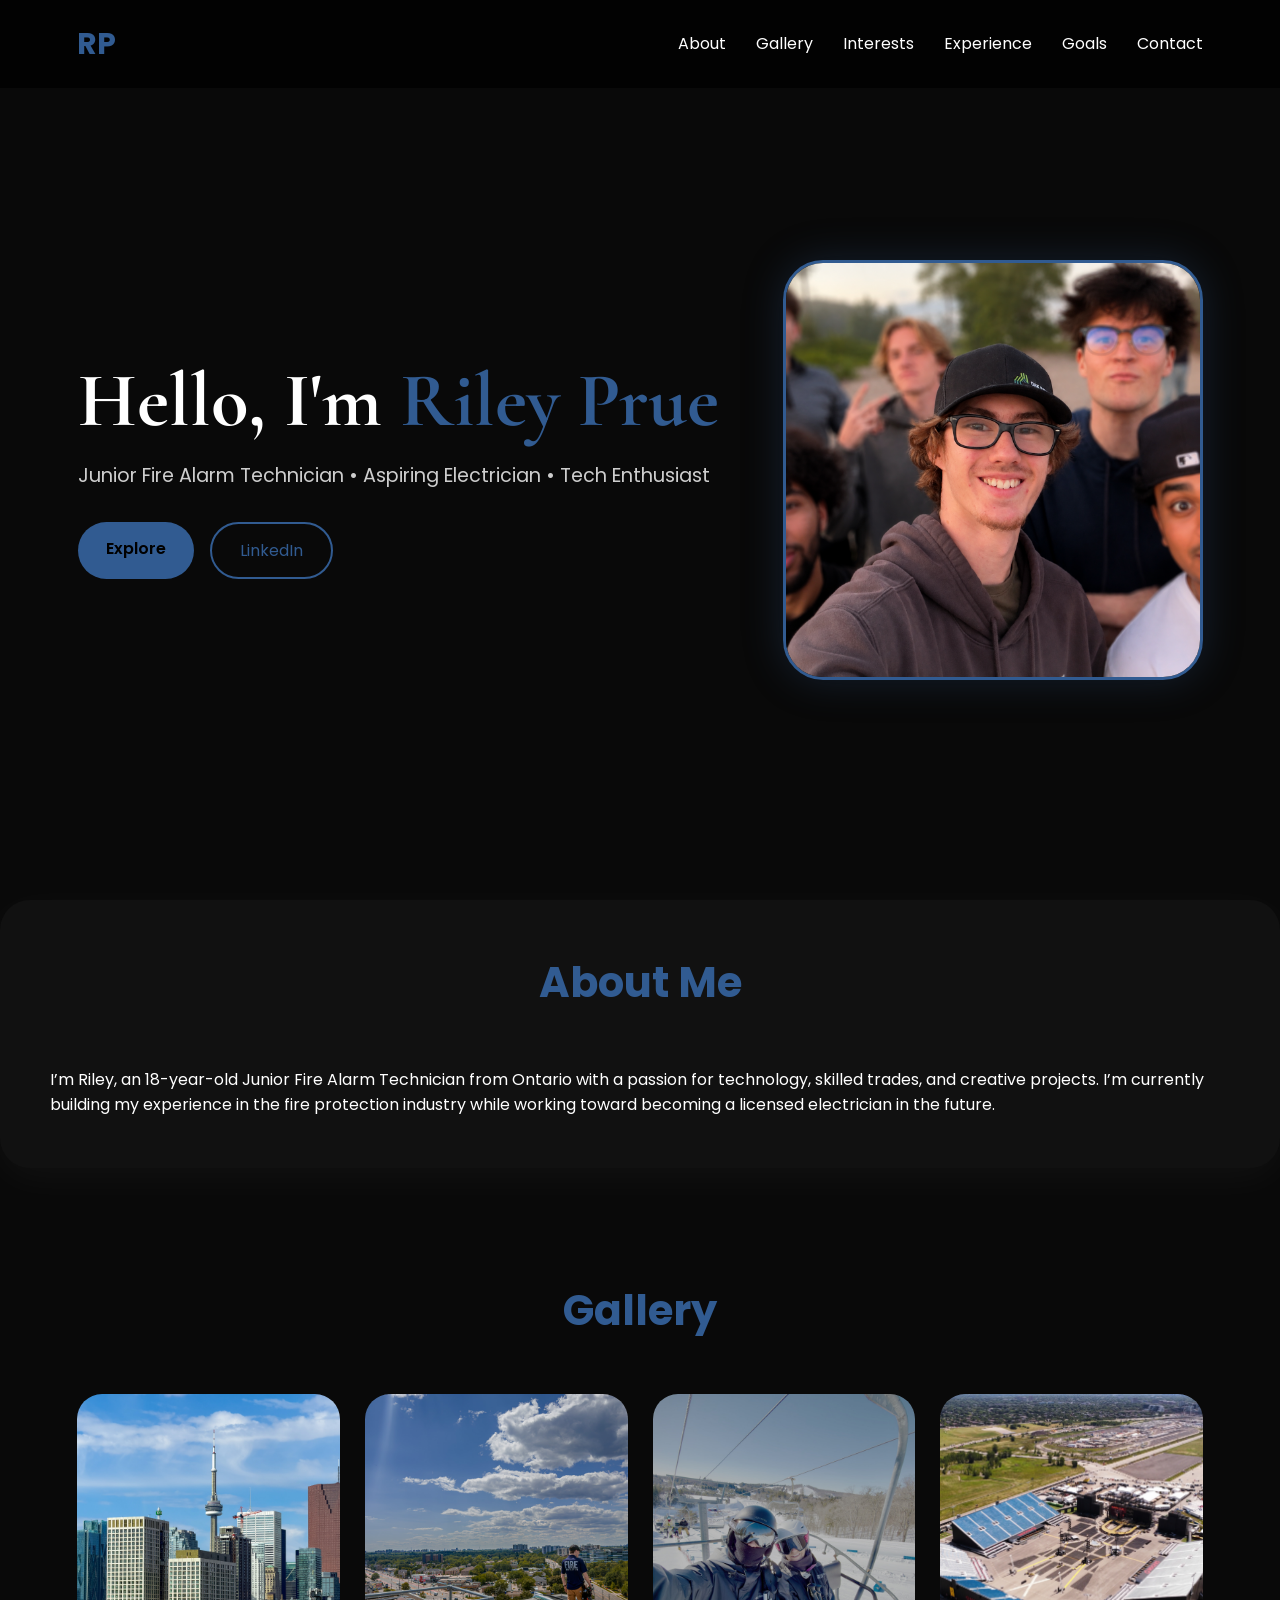
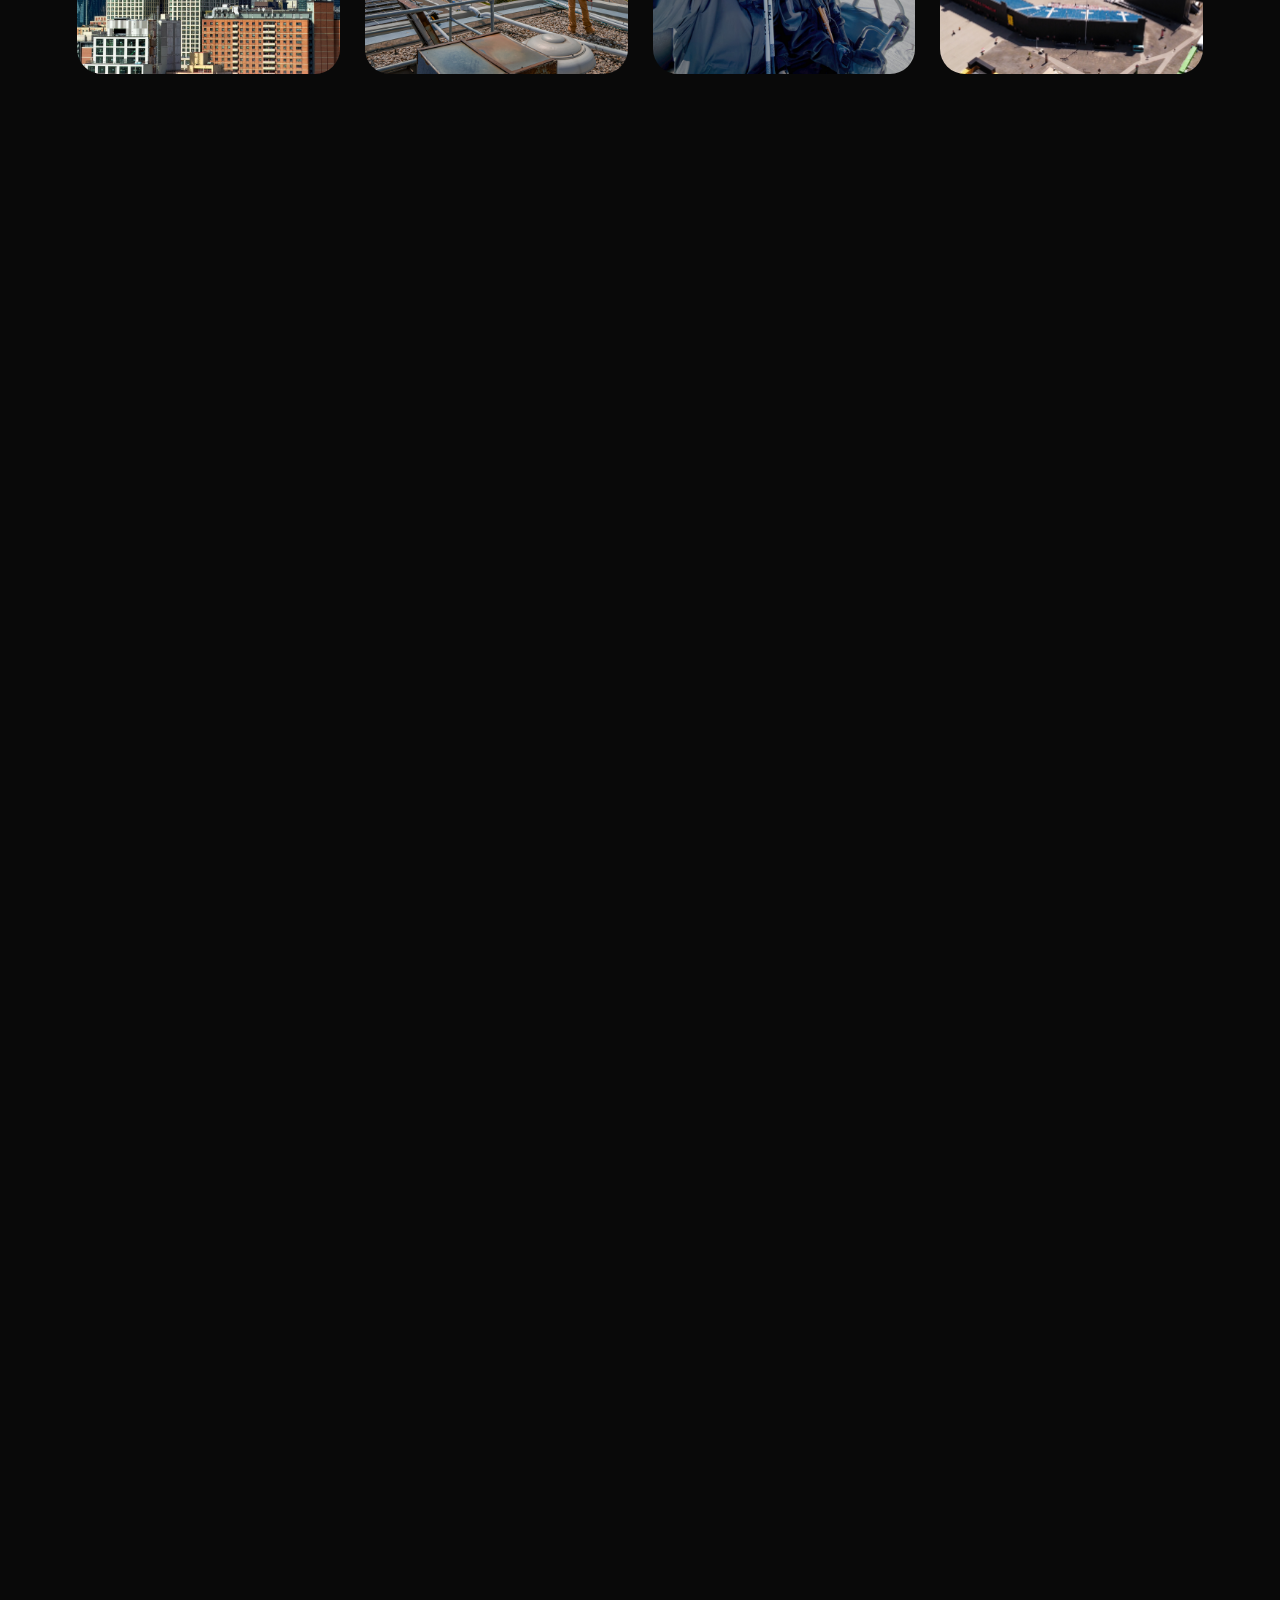
==== index.html @ 07648679 "Update index.html" ====
<!DOCTYPE html>
<html lang="en">
<head>
<meta charset="UTF-8">
<meta name="viewport" content="width=device-width, initial-scale=1.0">

<title>Riley Prue | Portfolio</title>

<link rel="stylesheet" href="style.css">

<link rel="preconnect" href="https://fonts.googleapis.com">
<link rel="preconnect" href="https://fonts.gstatic.com" crossorigin>

<link href="https://fonts.googleapis.com/css2?family=Poppins:wght@300;400;500;600;700&family=Cormorant+Garamond:wght@600&display=swap" rel="stylesheet">
</head>

<body>

<header>

<div class="logo">
RP
</div>

<nav>

<a href="#about">About</a>
<a href="#gallery">Gallery</a>
<a href="#interests">Interests</a>
<a href="#experience">Experience</a>
<a href="#goals">Goals</a>
<a href="#contact">Contact</a>

</nav>

</header>

<section class="hero">

<div class="hero-text">

<h1>Hello, I'm <span>Riley Prue</span></h1>

<p>Junior Fire Alarm Technician • Aspiring Electrician • Tech Enthusiast</p>

<div class="hero-buttons">

<a href="#about" class="gold-btn">
Explore
</a>

<a href="https://linkedin.com/in/rileyprue" target="_blank" class="outline-btn">
LinkedIn
</a>

</div>

</div>

<div class="hero-image">

<img src="assets/rileyriley.png">

</div>

</section>

<section id="about" class="card">

<h2>About Me</h2>

<p>
  I’m Riley, an 18-year-old Junior Fire Alarm Technician from Ontario with a passion for technology,
  skilled trades, and creative projects. I’m currently building my experience in the fire protection
  industry while working toward becoming a licensed electrician in the future.
</p>

</section>

<section id="gallery">

<h2>Gallery</h2>

<div class="gallery">

<img src="assets/photo1.jpg">
<img src="assets/photo2.jpg">
<img src="assets/photo3.jpg">
<img src="assets/photo4.jpg">

</div>

</section>

<section id="interests">

<h2>Interests</h2>

<div class="grid">

  <div class="item">
    💻
    <h3>Technology</h3>
    <p>Exploring new gadgets, smart home tech, networking, and creative tech projects.</p>
  </div>

  <div class="item">
    🎬
    <h3>Photo & Video Creation</h3>
    <p>Creating cinematic photos and videos that combine creativity with technology.</p>
  </div>

  <div class="item">
    🧸
    <h3>Collectables</h3>
    <p>Collecting Funko Pops and other unique items that reflect my interests and personality.</p>
  </div>

  <div class="item">
    🌲
    <h3>Outdoor Adventures</h3>
    <p>Enjoying driving, exploring new places, cottage life, moutain biking, and skiing.</p>
  </div>

</div>

<!-- Experience Section -->
<section id="experience">

  <h2>Experience</h2>

  <div class="experience-list">

    <!-- Oakridge -->
    <div class="experience-card">
      <div class="experience-content">
        <span class="job-type">Current Position</span>
        <h3>Junior Fire Alarm Technician</h3>
        <h4>Oakridge Building Solutions Inc.</h4>
        <p>
          Working in the fire protection industry assisting with fire alarm inspections,
          troubleshooting, device replacement, system testing, and maintenance in residential
          and commercial buildings across the GTA.
        </p>
      </div>

      <div class="experience-logo">
        <img src="assets/oakridge-logo.png" alt="Oakridge Building Solutions Inc. logo">
      </div>
    </div>

    <!-- Home Hardware -->
    <div class="experience-card">
      <div class="experience-content">
        <span class="job-type">Part-Time Position</span>
        <h3>Customer Service Associate</h3>
        <h4>Clarington Home Hardware Building Centre</h4>
        <p>
          Providing customer service, handling cashier operations, assisting with building
          materials, yard operations, inventory organization, and supporting contractors and
          homeowners with product selection and orders.
        </p>
      </div>

      <div class="experience-logo">
        <img src="assets/homehardware-logo.png" alt="Home Hardware logo">
      </div>
    </div>

    <!-- Splash and Wax -->
    <div class="experience-card">
      <div class="experience-content">
        <span class="job-type">Personal Business</span>
        <h3>Founder & Mobile Detailer</h3>
        <h4>Splash and Wax Mobile Detailing</h4>
        <p>
          Operating a mobile vehicle detailing service focused on interior and exterior cleaning,
          paint-safe washing techniques, customer scheduling, equipment maintenance, and
          delivering professional results directly at clients’ homes and workplaces.
        </p>
      </div>

      <div class="experience-logo">
        <img src="assets/splashandwax-logo.png" alt="Splash and Wax Mobile Detailing logo">
      </div>
    </div>

  </div>

</section>

<section id="goals">

<h2>Goals</h2>

<div class="grid">

<div class="item">

🚀

<h3>Career</h3>

<p>
Become an outstanding software engineer.
</p>

</div>

<div class="item">

🌎

<h3>Impact</h3>

<p>
Build technology that helps people.
</p>

</div>

<div class="item">

📚

<h3>Learning</h3>

<p>
Continue growing every year.
</p>

</div>

</div>

</section>

<section id="contact" class="contact">

<h2>Let's Connect</h2>

<p>
Feel free to reach out through LinkedIn.
</p>

<a href="https://linkedin.com/in/rileyprue" target="_blank" class="gold-btn">

Connect on LinkedIn

</a>

</section>

<footer>

© 2026 Your Name

</footer>

<script src="script.js"></script>

</body>
</html>
---- style.css ----
*{
  margin:0;
  padding:0;
  box-sizing:border-box;
  scroll-behavior:smooth;
}

html{
  overflow-x:hidden;
}

body{
  background:#090909;
  font-family:Poppins,sans-serif;
  color:white;
  overflow-x:hidden;
  line-height:1.6;
}

img{
  max-width:100%;
  display:block;
}

/* ================= HEADER ================= */

header{
  position:fixed;
  top:0;
  left:0;
  width:100%;
  padding:20px 6%;
  display:flex;
  justify-content:space-between;
  align-items:center;
  background:rgba(0,0,0,.75);
  backdrop-filter:blur(20px);
  z-index:999;
}

.logo{
  font-size:30px;
  font-weight:700;
  color:#315b91;
}

nav{
  display:flex;
  gap:30px;
}

nav a{
  text-decoration:none;
  color:white;
  transition:.3s ease;
}

nav a:hover{
  color:#315b91;
}

/* ================= HERO ================= */

.hero{
  min-height:100vh;
  display:flex;
  align-items:center;
  justify-content:center;
  gap:clamp(2rem,5vw,5rem);
  padding:120px 6% 80px;
  max-width:1400px;
  margin:0 auto;
}

.hero-content{
  flex:1;
  max-width:650px;
  text-align:left;
}

.hero h1{
  font-family:'Cormorant Garamond',serif;
  font-size:clamp(3rem,7vw,4.8rem);
  line-height:1.05;
}

.hero span{
  color:#315b91;
}

.hero p{
  margin:20px 0;
  font-size:clamp(1rem,2vw,1.2rem);
  opacity:.8;
}

.hero-image{
  flex-shrink:0;
  display:flex;
  justify-content:center;
  align-items:center;
}

.hero-image img{
  width:min(38vw,420px);
  aspect-ratio:1 / 1;
  object-fit:cover;
  border-radius:40px;
  border:3px solid #315b91;
  box-shadow:0 0 40px rgba(49,91,145,.28);
}

.hero-buttons{
  display:flex;
  justify-content:flex-start;
  flex-wrap:wrap;
  gap:16px;
  margin-top:30px;
}

/* ================= BUTTONS ================= */

.gold-btn{
  background:#315b91;
  padding:14px 28px;
  border-radius:50px;
  text-decoration:none;
  font-weight:600;
  color:black;
  transition:.3s ease;
}

.gold-btn:hover{
  transform:translateY(-4px);
  box-shadow:0 12px 30px rgba(49,91,145,.35);
}

.outline-btn{
  border:2px solid #315b91;
  padding:14px 28px;
  border-radius:50px;
  text-decoration:none;
  color:#315b91;
  transition:.3s ease;
}

.outline-btn:hover{
  background:#315b91;
  color:black;
}

/* ================= SECTIONS ================= */

section{
  width:100%;
  max-width:1400px;
  margin:0 auto;
  padding:110px 6%;
}

h2{
  font-size:clamp(2rem,4vw,2.6rem);
  margin-bottom:50px;
  color:#315b91;
  text-align:center;
}

/* ================= CARDS ================= */

.card{
  background:#111;
  border-radius:30px;
  padding:50px;
  box-shadow:0 10px 40px rgba(255,255,255,.04);
}

/* ================= GALLERY ================= */

.gallery{
  display:grid;
  grid-template-columns:repeat(auto-fit,minmax(min(260px,100%),1fr));
  gap:25px;
}

.gallery img{
  width:100%;
  height:clamp(200px,28vw,280px);
  border-radius:25px;
  object-fit:cover;
  transition:.4s ease;
}

.gallery img:hover{
  transform:scale(1.03);
}

/* ================= GRID ================= */

.grid{
  display:grid;
  grid-template-columns:repeat(auto-fit,minmax(min(250px,100%),1fr));
  gap:30px;
}

.item{
  background:#111;
  padding:40px;
  border-radius:30px;
  text-align:center;
  transition:.3s ease;
  box-shadow:0 10px 30px rgba(255,255,255,.03);
}

.item:hover{
  transform:translateY(-6px);
  border:1px solid rgba(49,91,145,.4);
}

.item h3{
  margin:20px 0 12px;
}

/* ================= TIMELINE ================= */

.timeline{
  display:grid;
  gap:25px;
}

.timeline-card{
  background:#111;
  padding:35px;
  border-radius:25px;
  border-left:5px solid #315b91;
  box-shadow:0 10px 30px rgba(255,255,255,.03);
  text-align:left;
}

/* ================= EXPERIENCE ================= */

.experience-list{
  display:flex;
  flex-direction:column;
  align-items:center;
  gap:30px;
}

.experience-card{
  width:100%;
  display:flex;
  justify-content:space-between;
  align-items:center;
  gap:30px;
  padding:clamp(24px,3vw,40px);
  background:#111;
  border-radius:30px;
  box-shadow:0 10px 40px rgba(255,255,255,.04);
  border:1px solid transparent;
  transition:.3s ease;
}

.experience-card:hover{
  transform:translateY(-6px);
  border-color:#315b91;
  box-shadow:0 20px 50px rgba(49,91,145,.18);
}

.experience-content{
  flex:1;
  text-align:left;
}

.job-type{
  display:inline-block;
  margin-bottom:12px;
  padding:6px 14px;
  border-radius:50px;
  background:rgba(49,91,145,.12);
  border:1px solid rgba(49,91,145,.35);
  color:#315b91;
  font-size:12px;
  font-weight:700;
  letter-spacing:1px;
  text-transform:uppercase;
}

.experience-content h3{
  font-size:clamp(1.4rem,2.5vw,1.8rem);
  margin-bottom:6px;
}

.experience-content h4{
  color:#315b91;
  margin-bottom:16px;
  font-size:clamp(1rem,2vw,1.1rem);
}

.experience-content p{
  color:rgba(255,255,255,.75);
  line-height:1.8;
}

.experience-logo{
  width:clamp(84px,12vw,120px);
  min-width:clamp(84px,12vw,120px);
  aspect-ratio:1 / 1;
  border-radius:28px;
  background:#181818;
  border:1px solid rgba(49,91,145,.25);
  display:flex;
  align-items:center;
  justify-content:center;
  padding:18px;
}

.experience-logo img{
  width:100%;
  height:100%;
  object-fit:contain;
}

/* ================= CONTACT ================= */

.contact{
  text-align:center;
}

/* ================= FOOTER ================= */

footer{
  padding:40px 20px;
  text-align:center;
  opacity:.5;
}

/* ================= ANIMATIONS ================= */

.hidden{
  opacity:0;
  transform:translateY(50px);
  transition:all .8s ease;
}

.show{
  opacity:1;
  transform:translateY(0);
}

/* ================= TABLETS ================= */

@media (max-width:900px){

  header{
    padding:16px 6%;
  }

  nav{
    display:none;
  }

  .hero{
    flex-direction:column-reverse;
    text-align:center;
    padding-top:120px;
  }

  .hero-content{
    text-align:center;
  }

  .hero-buttons{
    justify-content:center;
  }

  .experience-card{
    flex-direction:column-reverse;
    text-align:center;
  }

  .experience-content{
    text-align:center;
  }
}

/* ================= PHONES ================= */

@media (max-width:600px){

  section{
    padding:90px 5%;
  }

  .logo{
    font-size:24px;
  }

  .card,
  .item,
  .timeline-card,
  .experience-card{
    padding:24px;
    border-radius:24px;
  }

  .hero-buttons{
    flex-direction:column;
    align-items:center;
  }

  .gold-btn,
  .outline-btn{
    width:100%;
    max-width:320px;
    text-align:center;
  }
}

/* ================= LANDSCAPE PHONES ================= */

@media (max-height:500px) and (orientation:landscape){

  .hero{
    min-height:auto;
    padding:100px 6% 60px;
    gap:24px;
  }

  .hero h1{
    font-size:clamp(2.4rem,5vw,3.4rem);
  }

  .hero p{
    font-size:1rem;
  }

  .hero-image img{
    width:min(28vw,240px);
  }

  section{
    padding:70px 6%;
  }
}
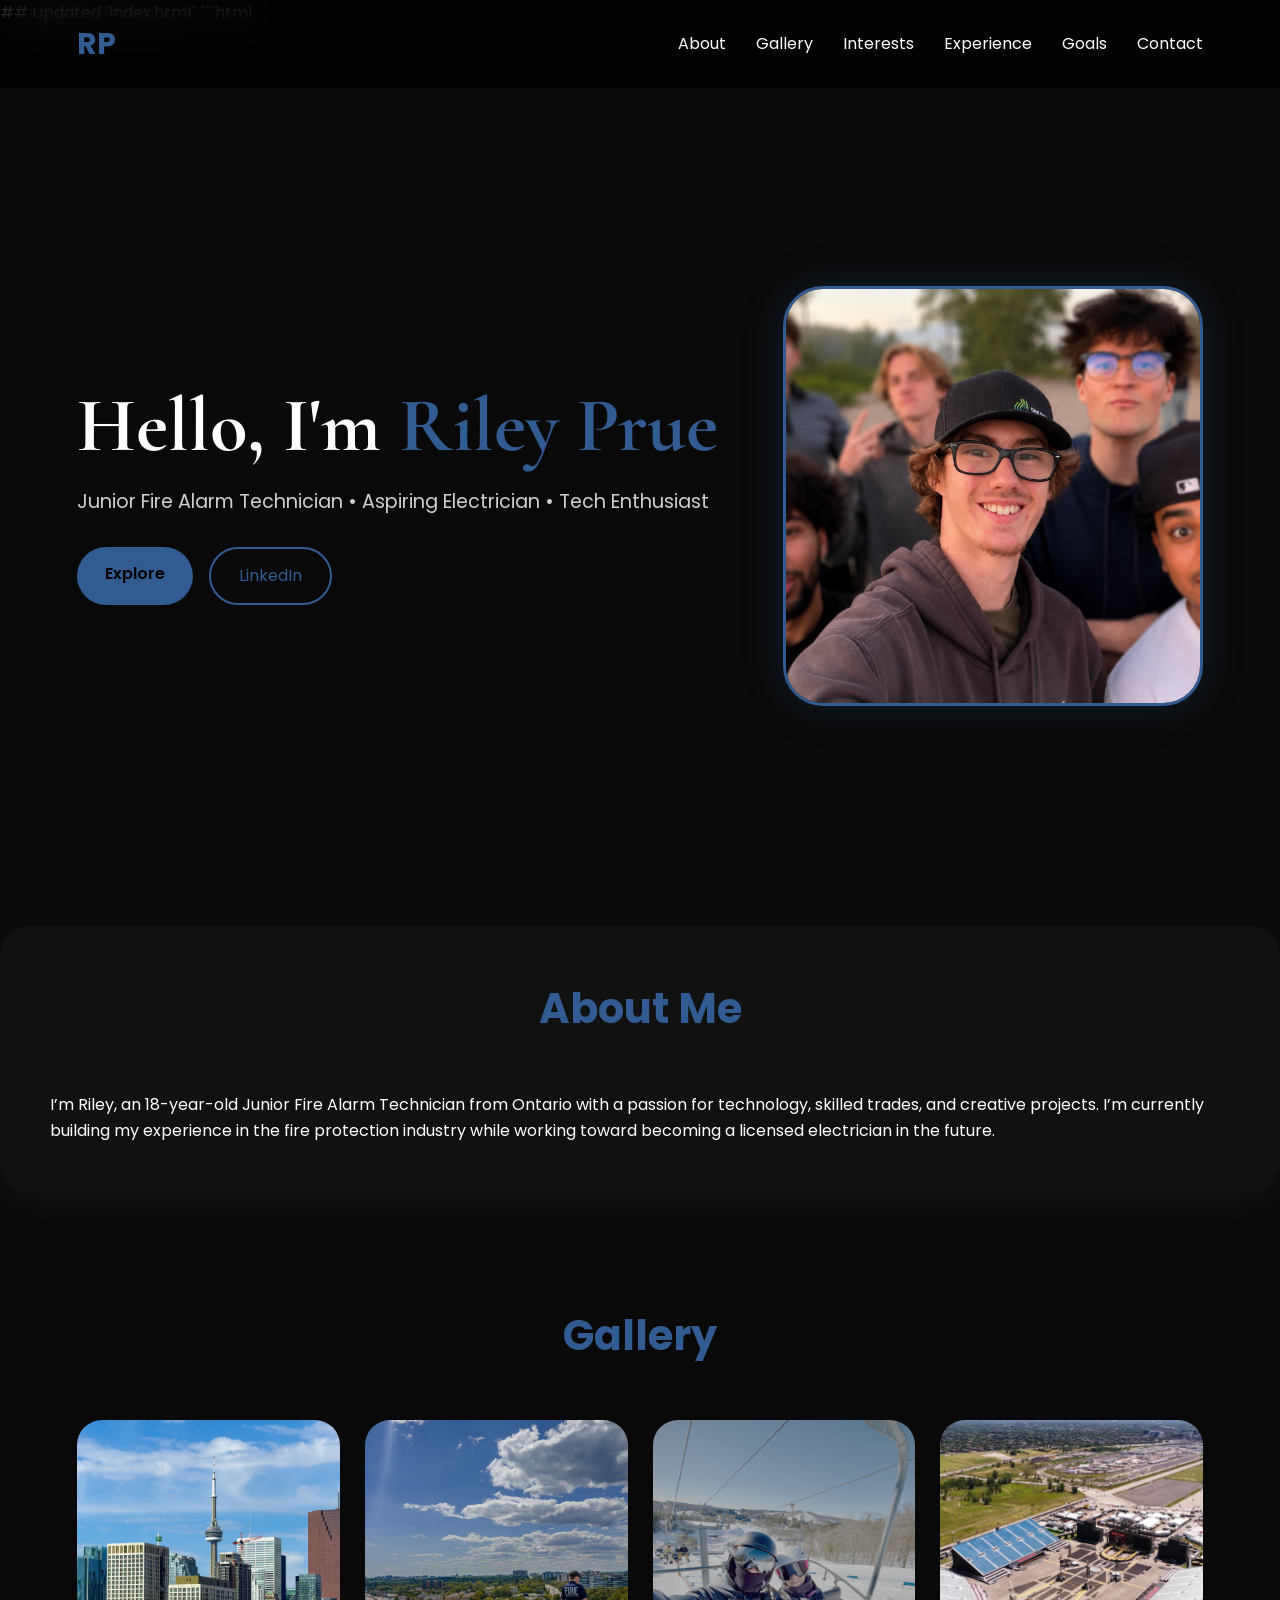
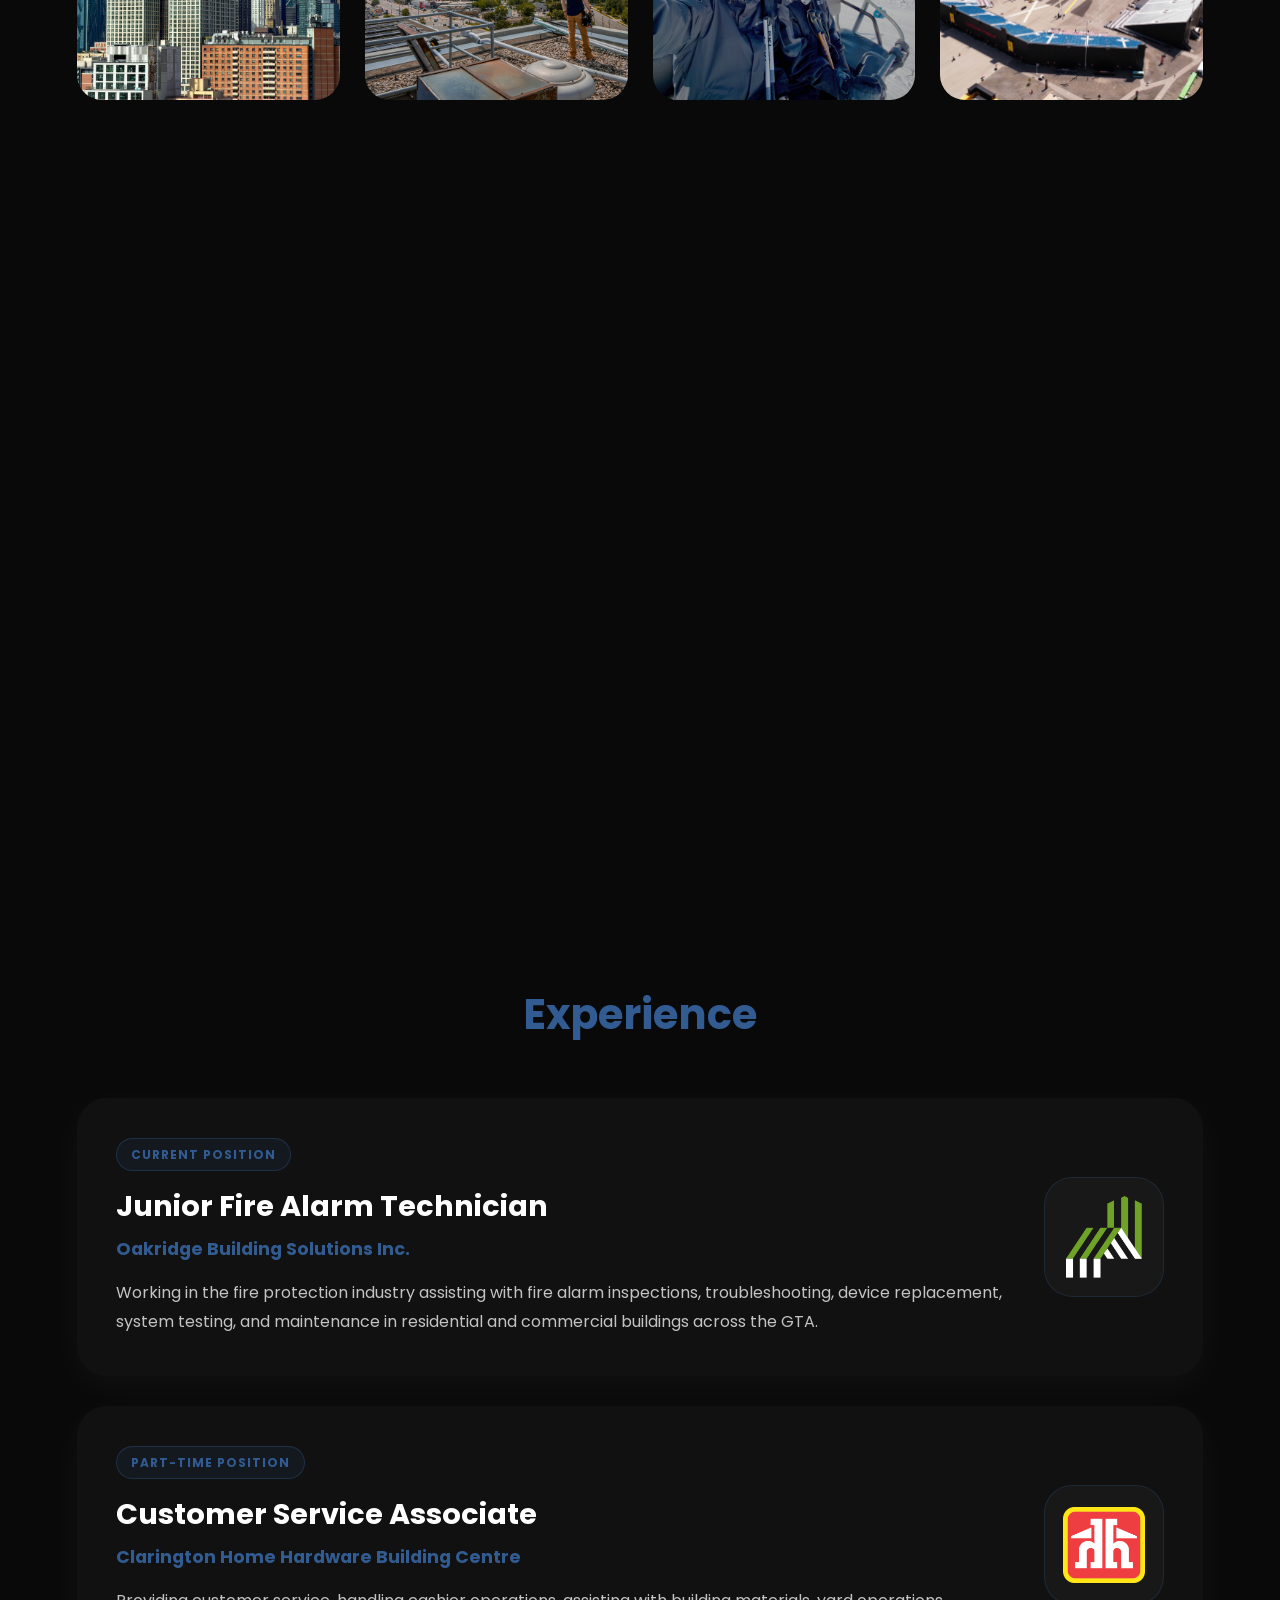
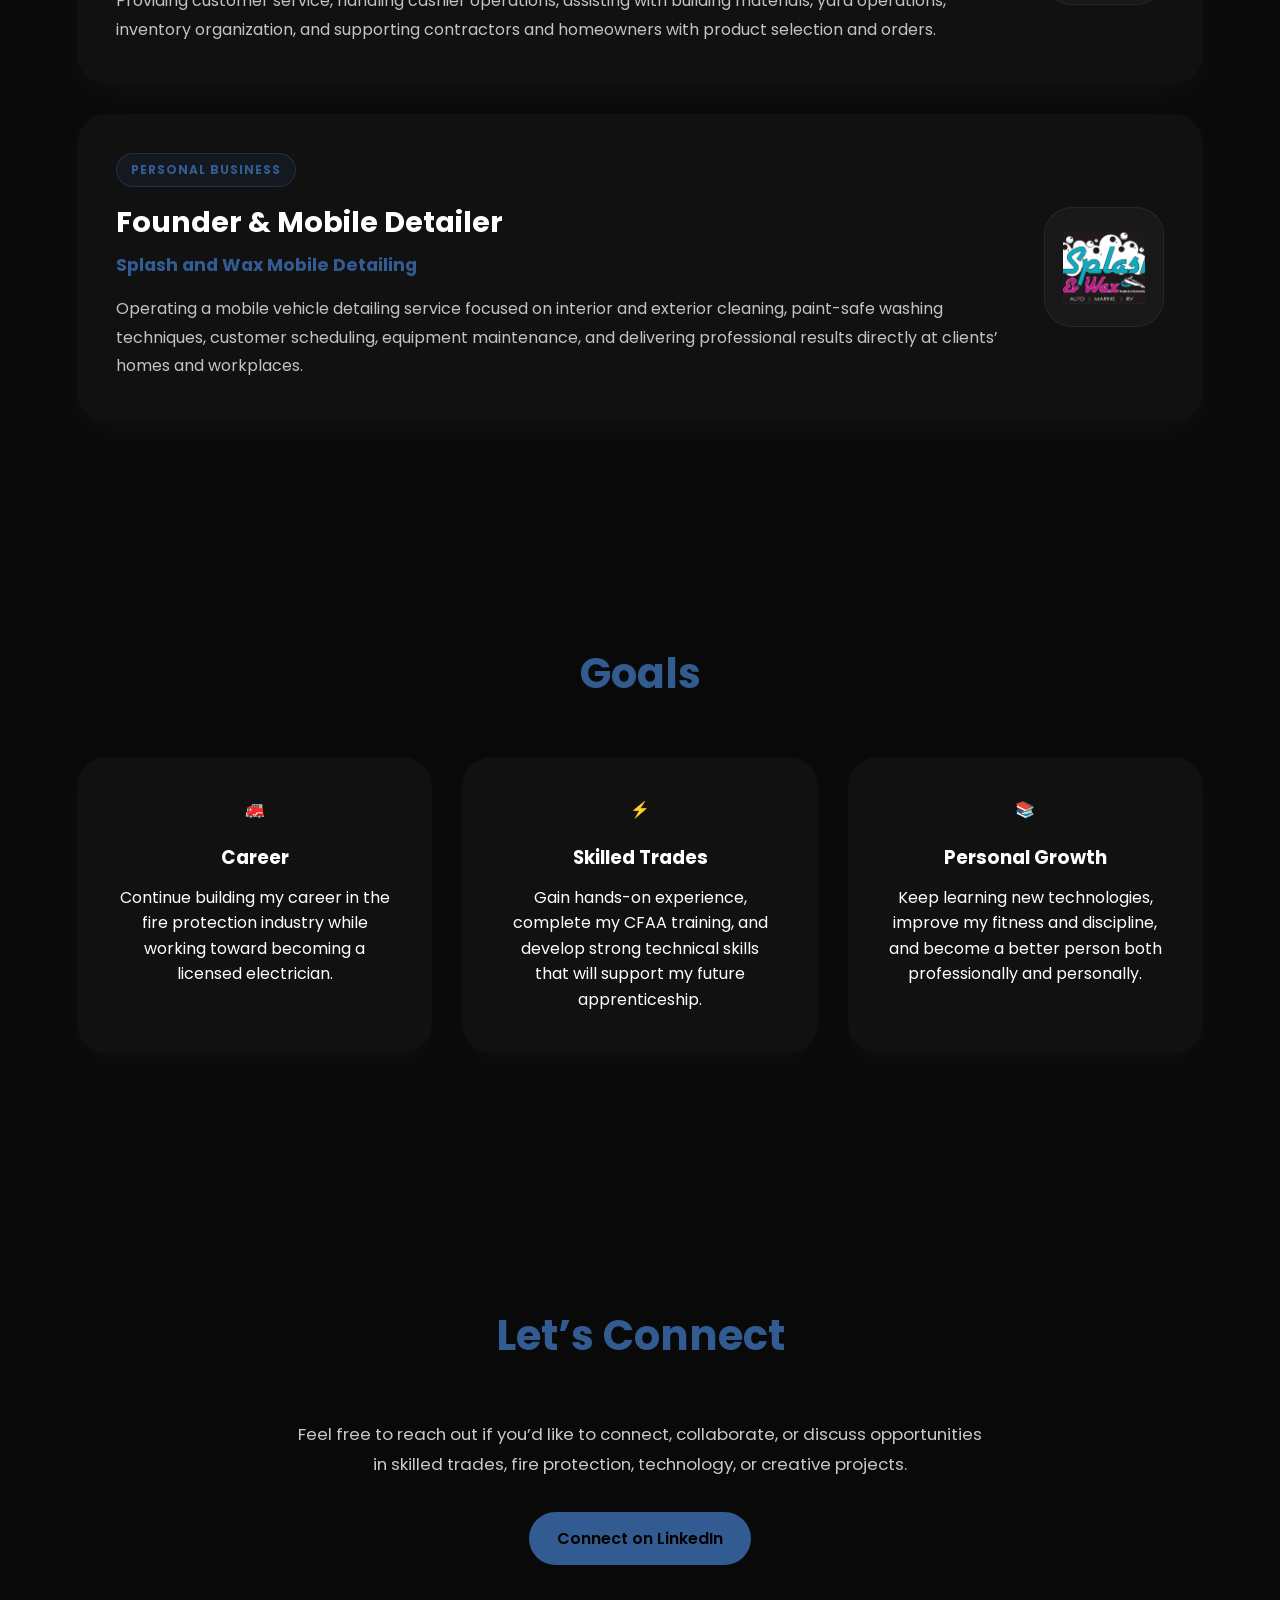
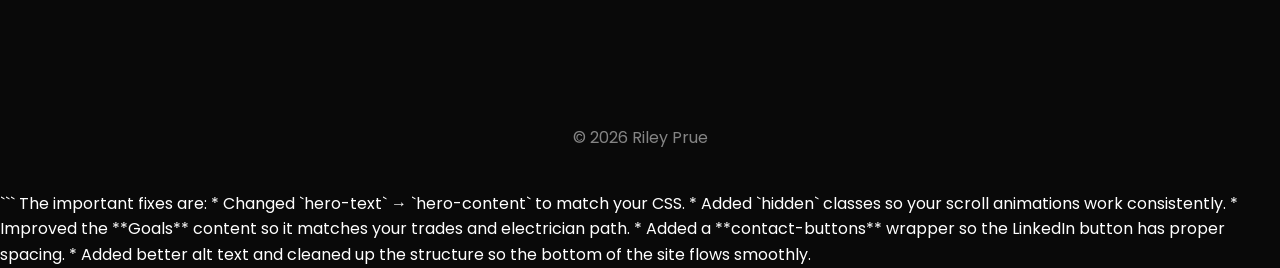
==== commit 112bce78: "Update index.html" ====
--- a/index.html
+++ b/index.html
@@ -1,263 +1,317 @@
+## Updated `index.html`
+
+```html
 <!DOCTYPE html>
 <html lang="en">
 <head>
-<meta charset="UTF-8">
-<meta name="viewport" content="width=device-width, initial-scale=1.0">
-
-<title>Riley Prue | Portfolio</title>
-
-<link rel="stylesheet" href="style.css">
-
-<link rel="preconnect" href="https://fonts.googleapis.com">
-<link rel="preconnect" href="https://fonts.gstatic.com" crossorigin>
-
-<link href="https://fonts.googleapis.com/css2?family=Poppins:wght@300;400;500;600;700&family=Cormorant+Garamond:wght@600&display=swap" rel="stylesheet">
+  <meta charset="UTF-8" />
+  <meta name="viewport" content="width=device-width, initial-scale=1.0" />
+
+  <title>Riley Prue | Portfolio</title>
+
+  <link rel="stylesheet" href="style.css" />
+
+  <link rel="preconnect" href="https://fonts.googleapis.com" />
+  <link rel="preconnect" href="https://fonts.gstatic.com" crossorigin />
+
+  <link
+    href="https://fonts.googleapis.com/css2?family=Poppins:wght@300;400;500;600;700&family=Cormorant+Garamond:wght@600&display=swap"
+    rel="stylesheet"
+  />
 </head>
 
 <body>
 
-<header>
-
-<div class="logo">
-RP
-</div>
-
-<nav>
-
-<a href="#about">About</a>
-<a href="#gallery">Gallery</a>
-<a href="#interests">Interests</a>
-<a href="#experience">Experience</a>
-<a href="#goals">Goals</a>
-<a href="#contact">Contact</a>
-
-</nav>
-
-</header>
-
-<section class="hero">
-
-<div class="hero-text">
-
-<h1>Hello, I'm <span>Riley Prue</span></h1>
-
-<p>Junior Fire Alarm Technician • Aspiring Electrician • Tech Enthusiast</p>
-
-<div class="hero-buttons">
-
-<a href="#about" class="gold-btn">
-Explore
-</a>
-
-<a href="https://linkedin.com/in/rileyprue" target="_blank" class="outline-btn">
-LinkedIn
-</a>
-
-</div>
-
-</div>
-
-<div class="hero-image">
-
-<img src="assets/rileyriley.png">
-
-</div>
-
-</section>
-
-<section id="about" class="card">
-
-<h2>About Me</h2>
-
-<p>
-  I’m Riley, an 18-year-old Junior Fire Alarm Technician from Ontario with a passion for technology,
-  skilled trades, and creative projects. I’m currently building my experience in the fire protection
-  industry while working toward becoming a licensed electrician in the future.
-</p>
-
-</section>
-
-<section id="gallery">
-
-<h2>Gallery</h2>
-
-<div class="gallery">
-
-<img src="assets/photo1.jpg">
-<img src="assets/photo2.jpg">
-<img src="assets/photo3.jpg">
-<img src="assets/photo4.jpg">
-
-</div>
-
-</section>
-
-<section id="interests">
-
-<h2>Interests</h2>
-
-<div class="grid">
-
-  <div class="item">
-    💻
-    <h3>Technology</h3>
-    <p>Exploring new gadgets, smart home tech, networking, and creative tech projects.</p>
-  </div>
-
-  <div class="item">
-    🎬
-    <h3>Photo & Video Creation</h3>
-    <p>Creating cinematic photos and videos that combine creativity with technology.</p>
-  </div>
-
-  <div class="item">
-    🧸
-    <h3>Collectables</h3>
-    <p>Collecting Funko Pops and other unique items that reflect my interests and personality.</p>
-  </div>
-
-  <div class="item">
-    🌲
-    <h3>Outdoor Adventures</h3>
-    <p>Enjoying driving, exploring new places, cottage life, moutain biking, and skiing.</p>
-  </div>
-
-</div>
-
-<!-- Experience Section -->
-<section id="experience">
-
-  <h2>Experience</h2>
-
-  <div class="experience-list">
-
-    <!-- Oakridge -->
-    <div class="experience-card">
-      <div class="experience-content">
-        <span class="job-type">Current Position</span>
-        <h3>Junior Fire Alarm Technician</h3>
-        <h4>Oakridge Building Solutions Inc.</h4>
-        <p>
-          Working in the fire protection industry assisting with fire alarm inspections,
-          troubleshooting, device replacement, system testing, and maintenance in residential
-          and commercial buildings across the GTA.
-        </p>
-      </div>
-
-      <div class="experience-logo">
-        <img src="assets/oakridge-logo.png" alt="Oakridge Building Solutions Inc. logo">
-      </div>
-    </div>
-
-    <!-- Home Hardware -->
-    <div class="experience-card">
-      <div class="experience-content">
-        <span class="job-type">Part-Time Position</span>
-        <h3>Customer Service Associate</h3>
-        <h4>Clarington Home Hardware Building Centre</h4>
-        <p>
-          Providing customer service, handling cashier operations, assisting with building
-          materials, yard operations, inventory organization, and supporting contractors and
-          homeowners with product selection and orders.
-        </p>
-      </div>
-
-      <div class="experience-logo">
-        <img src="assets/homehardware-logo.png" alt="Home Hardware logo">
-      </div>
-    </div>
-
-    <!-- Splash and Wax -->
-    <div class="experience-card">
-      <div class="experience-content">
-        <span class="job-type">Personal Business</span>
-        <h3>Founder & Mobile Detailer</h3>
-        <h4>Splash and Wax Mobile Detailing</h4>
-        <p>
-          Operating a mobile vehicle detailing service focused on interior and exterior cleaning,
-          paint-safe washing techniques, customer scheduling, equipment maintenance, and
-          delivering professional results directly at clients’ homes and workplaces.
-        </p>
-      </div>
-
-      <div class="experience-logo">
-        <img src="assets/splashandwax-logo.png" alt="Splash and Wax Mobile Detailing logo">
-      </div>
-    </div>
-
-  </div>
-
-</section>
-
-<section id="goals">
-
-<h2>Goals</h2>
-
-<div class="grid">
-
-<div class="item">
-
-🚀
-
-<h3>Career</h3>
-
-<p>
-Become an outstanding software engineer.
-</p>
-
-</div>
-
-<div class="item">
-
-🌎
-
-<h3>Impact</h3>
-
-<p>
-Build technology that helps people.
-</p>
-
-</div>
-
-<div class="item">
-
-📚
-
-<h3>Learning</h3>
-
-<p>
-Continue growing every year.
-</p>
-
-</div>
-
-</div>
-
-</section>
-
-<section id="contact" class="contact">
-
-<h2>Let's Connect</h2>
-
-<p>
-Feel free to reach out through LinkedIn.
-</p>
-
-<a href="https://linkedin.com/in/rileyprue" target="_blank" class="gold-btn">
-
-Connect on LinkedIn
-
-</a>
-
-</section>
-
-<footer>
-
-© 2026 Your Name
-
-</footer>
-
-<script src="script.js"></script>
+  <header>
+
+    <div class="logo">RP</div>
+
+    <nav>
+      <a href="#about">About</a>
+      <a href="#gallery">Gallery</a>
+      <a href="#interests">Interests</a>
+      <a href="#experience">Experience</a>
+      <a href="#goals">Goals</a>
+      <a href="#contact">Contact</a>
+    </nav>
+
+  </header>
+
+  <section class="hero">
+
+    <div class="hero-content">
+
+      <h1>Hello, I'm <span>Riley Prue</span></h1>
+
+      <p>
+        Junior Fire Alarm Technician • Aspiring Electrician • Tech Enthusiast
+      </p>
+
+      <div class="hero-buttons">
+
+        <a href="#about" class="gold-btn">
+          Explore
+        </a>
+
+        <a
+          href="https://linkedin.com/in/rileyprue"
+          target="_blank"
+          class="outline-btn"
+        >
+          LinkedIn
+        </a>
+
+      </div>
+
+    </div>
+
+    <div class="hero-image">
+      <img src="assets/rileyriley.png" alt="Riley Prue portrait" />
+    </div>
+
+  </section>
+
+  <section id="about" class="card hidden">
+
+    <h2>About Me</h2>
+
+    <p>
+      I’m Riley, an 18-year-old Junior Fire Alarm Technician from Ontario with a
+      passion for technology, skilled trades, and creative projects. I’m
+      currently building my experience in the fire protection industry while
+      working toward becoming a licensed electrician in the future.
+    </p>
+
+  </section>
+
+  <section id="gallery" class="hidden">
+
+    <h2>Gallery</h2>
+
+    <div class="gallery">
+      <img src="assets/photo1.jpg" alt="Gallery photo 1" />
+      <img src="assets/photo2.jpg" alt="Gallery photo 2" />
+      <img src="assets/photo3.jpg" alt="Gallery photo 3" />
+      <img src="assets/photo4.jpg" alt="Gallery photo 4" />
+    </div>
+
+  </section>
+
+  <section id="interests" class="hidden">
+
+    <h2>Interests</h2>
+
+    <div class="grid">
+
+      <div class="item">
+        💻
+        <h3>Technology</h3>
+        <p>
+          Exploring new gadgets, smart home tech, networking, and creative tech
+          projects.
+        </p>
+      </div>
+
+      <div class="item">
+        🎬
+        <h3>Photo & Video Creation</h3>
+        <p>
+          Creating cinematic photos and videos that combine creativity with
+          technology.
+        </p>
+      </div>
+
+      <div class="item">
+        🧸
+        <h3>Collectables</h3>
+        <p>
+          Collecting Funko Pops and other unique items that reflect my interests
+          and personality.
+        </p>
+      </div>
+
+      <div class="item">
+        🌲
+        <h3>Outdoor Adventures</h3>
+        <p>
+          Enjoying driving, exploring new places, cottage life, mountain biking,
+          and skiing.
+        </p>
+      </div>
+
+    </div>
+
+  </section>
+
+  <section id="experience" class="hidden">
+
+    <h2>Experience</h2>
+
+    <div class="experience-list">
+
+      <div class="experience-card">
+
+        <div class="experience-content">
+
+          <span class="job-type">Current Position</span>
+
+          <h3>Junior Fire Alarm Technician</h3>
+
+          <h4>Oakridge Building Solutions Inc.</h4>
+
+          <p>
+            Working in the fire protection industry assisting with fire alarm
+            inspections, troubleshooting, device replacement, system testing,
+            and maintenance in residential and commercial buildings across the
+            GTA.
+          </p>
+
+        </div>
+
+        <div class="experience-logo">
+          <img
+            src="assets/oakridge-logo.png"
+            alt="Oakridge Building Solutions Inc. logo"
+          />
+        </div>
+
+      </div>
+
+      <div class="experience-card">
+
+        <div class="experience-content">
+
+          <span class="job-type">Part-Time Position</span>
+
+          <h3>Customer Service Associate</h3>
+
+          <h4>Clarington Home Hardware Building Centre</h4>
+
+          <p>
+            Providing customer service, handling cashier operations, assisting
+            with building materials, yard operations, inventory organization,
+            and supporting contractors and homeowners with product selection
+            and orders.
+          </p>
+
+        </div>
+
+        <div class="experience-logo">
+          <img
+            src="assets/homehardware-logo.png"
+            alt="Home Hardware logo"
+          />
+        </div>
+
+      </div>
+
+      <div class="experience-card">
+
+        <div class="experience-content">
+
+          <span class="job-type">Personal Business</span>
+
+          <h3>Founder & Mobile Detailer</h3>
+
+          <h4>Splash and Wax Mobile Detailing</h4>
+
+          <p>
+            Operating a mobile vehicle detailing service focused on interior and
+            exterior cleaning, paint-safe washing techniques, customer
+            scheduling, equipment maintenance, and delivering professional
+            results directly at clients’ homes and workplaces.
+          </p>
+
+        </div>
+
+        <div class="experience-logo">
+          <img
+            src="assets/splashandwax-logo.png"
+            alt="Splash and Wax Mobile Detailing logo"
+          />
+        </div>
+
+      </div>
+
+    </div>
+
+  </section>
+
+  <section id="goals" class="hidden">
+
+    <h2>Goals</h2>
+
+    <div class="grid">
+
+      <div class="item">
+        🚒
+        <h3>Career</h3>
+        <p>
+          Continue building my career in the fire protection industry while
+          working toward becoming a licensed electrician.
+        </p>
+      </div>
+
+      <div class="item">
+        ⚡
+        <h3>Skilled Trades</h3>
+        <p>
+          Gain hands-on experience, complete my CFAA training, and develop
+          strong technical skills that will support my future apprenticeship.
+        </p>
+      </div>
+
+      <div class="item">
+        📚
+        <h3>Personal Growth</h3>
+        <p>
+          Keep learning new technologies, improve my fitness and discipline,
+          and become a better person both professionally and personally.
+        </p>
+      </div>
+
+    </div>
+
+  </section>
+
+  <section id="contact" class="contact hidden">
+
+    <h2>Let’s Connect</h2>
+
+    <p>
+      Feel free to reach out if you’d like to connect, collaborate, or discuss
+      opportunities in skilled trades, fire protection, technology, or creative
+      projects.
+    </p>
+
+    <div class="contact-buttons">
+
+      <a
+        href="https://linkedin.com/in/rileyprue"
+        target="_blank"
+        class="gold-btn"
+      >
+        Connect on LinkedIn
+      </a>
+
+    </div>
+
+  </section>
+
+  <footer>
+    © 2026 Riley Prue
+  </footer>
+
+  <script src="script.js"></script>
 
 </body>
 </html>
+```
+
+The important fixes are:
+
+* Changed `hero-text` → `hero-content` to match your CSS.
+* Added `hidden` classes so your scroll animations work consistently.
+* Improved the **Goals** content so it matches your trades and electrician path.
+* Added a **contact-buttons** wrapper so the LinkedIn button has proper spacing.
+* Added better alt text and cleaned up the structure so the bottom of the site flows smoothly.
--- a/style.css
+++ b/style.css
@@ -325,6 +325,49 @@
   text-align:center;
 }
 
+/* ================= CONTACT / CONNECT ================= */
+
+.contact{
+  text-align:center;
+  padding-top:120px;
+  padding-bottom:120px;
+}
+
+.contact p{
+  max-width:700px;
+  margin:0 auto 32px;
+  color:rgba(255,255,255,.78);
+  line-height:1.8;
+  font-size:1.05rem;
+}
+
+.contact .hero-buttons,
+.contact .contact-buttons{
+  display:flex;
+  justify-content:center;
+  align-items:center;
+  flex-wrap:wrap;
+  gap:18px;
+  margin-top:10px;
+}
+
+/* Add breathing room after the Goals section */
+#goals{
+  padding-bottom:130px;
+}
+
+/* Mobile spacing */
+@media (max-width:600px){
+
+  .contact{
+    padding-top:90px;
+    padding-bottom:90px;
+  }
+
+  .contact p{
+    margin-bottom:24px;
+  }
+}
 /* ================= FOOTER ================= */
 
 footer{
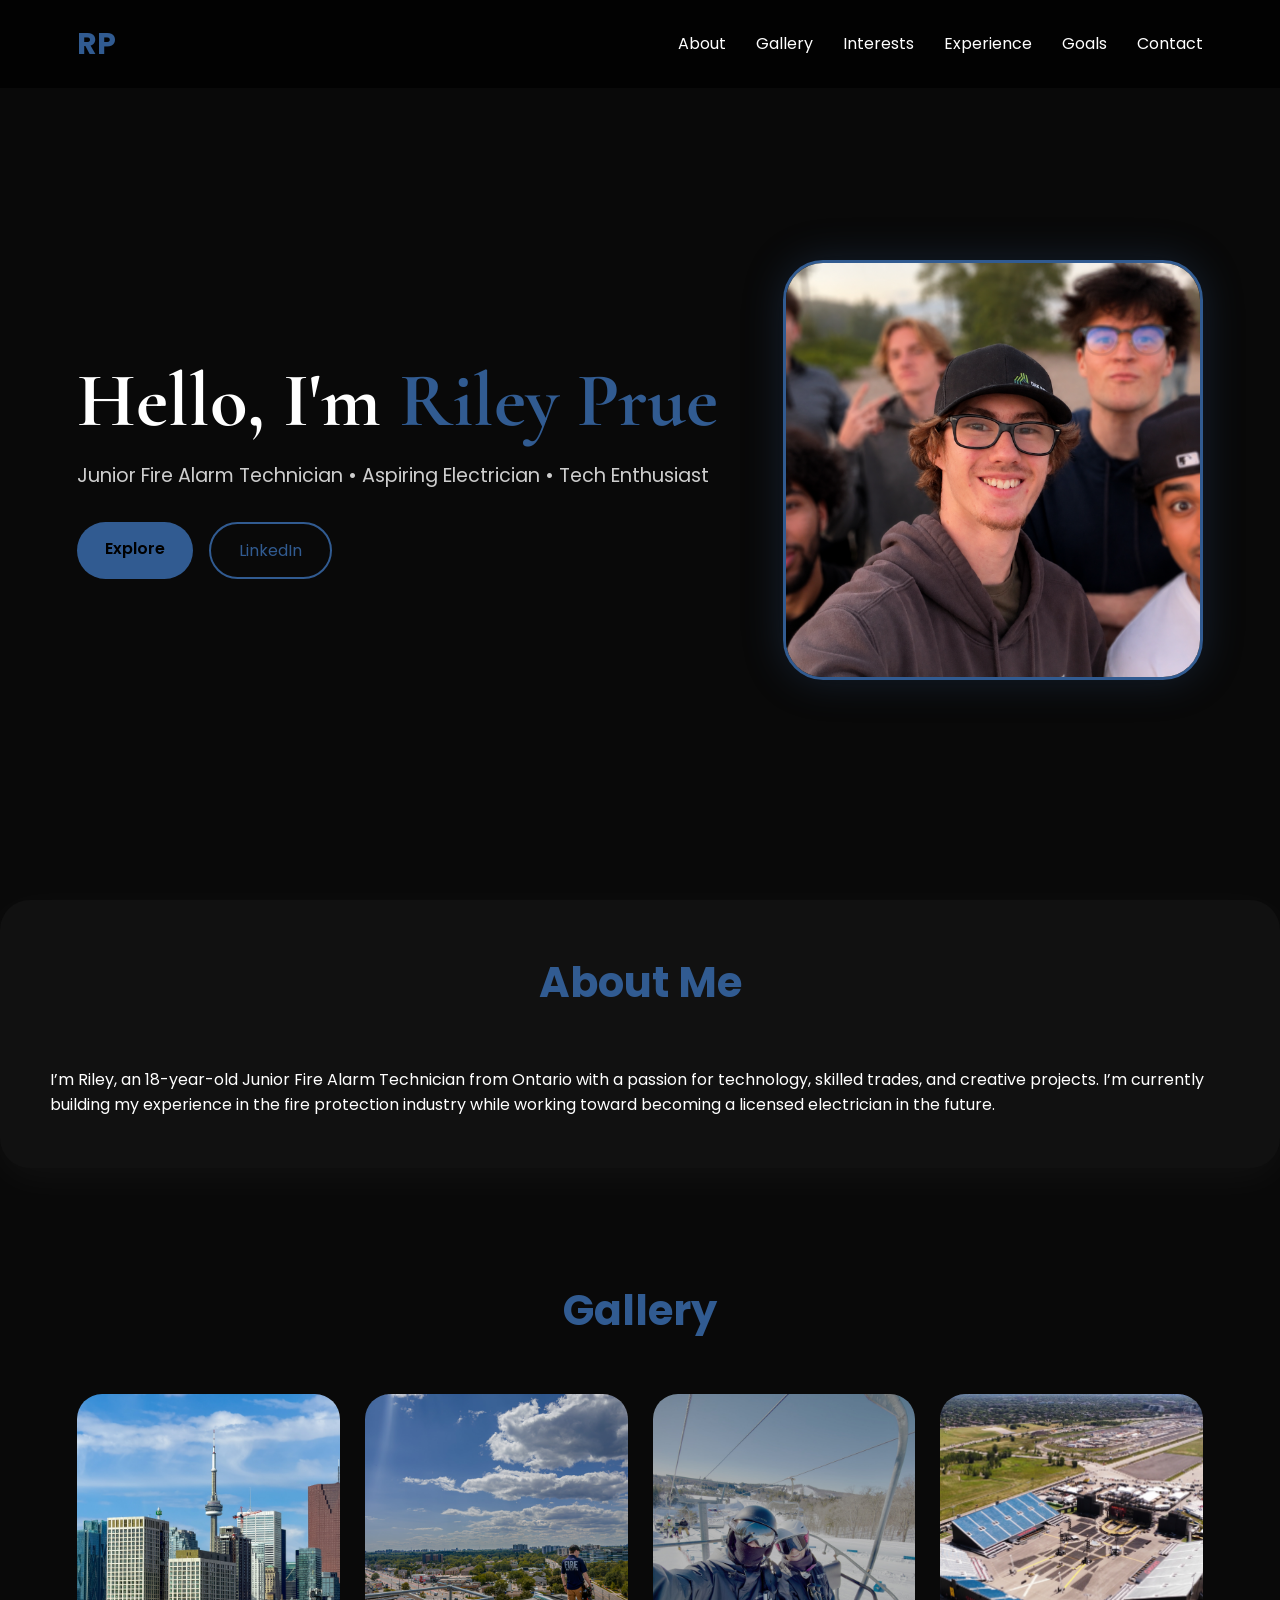
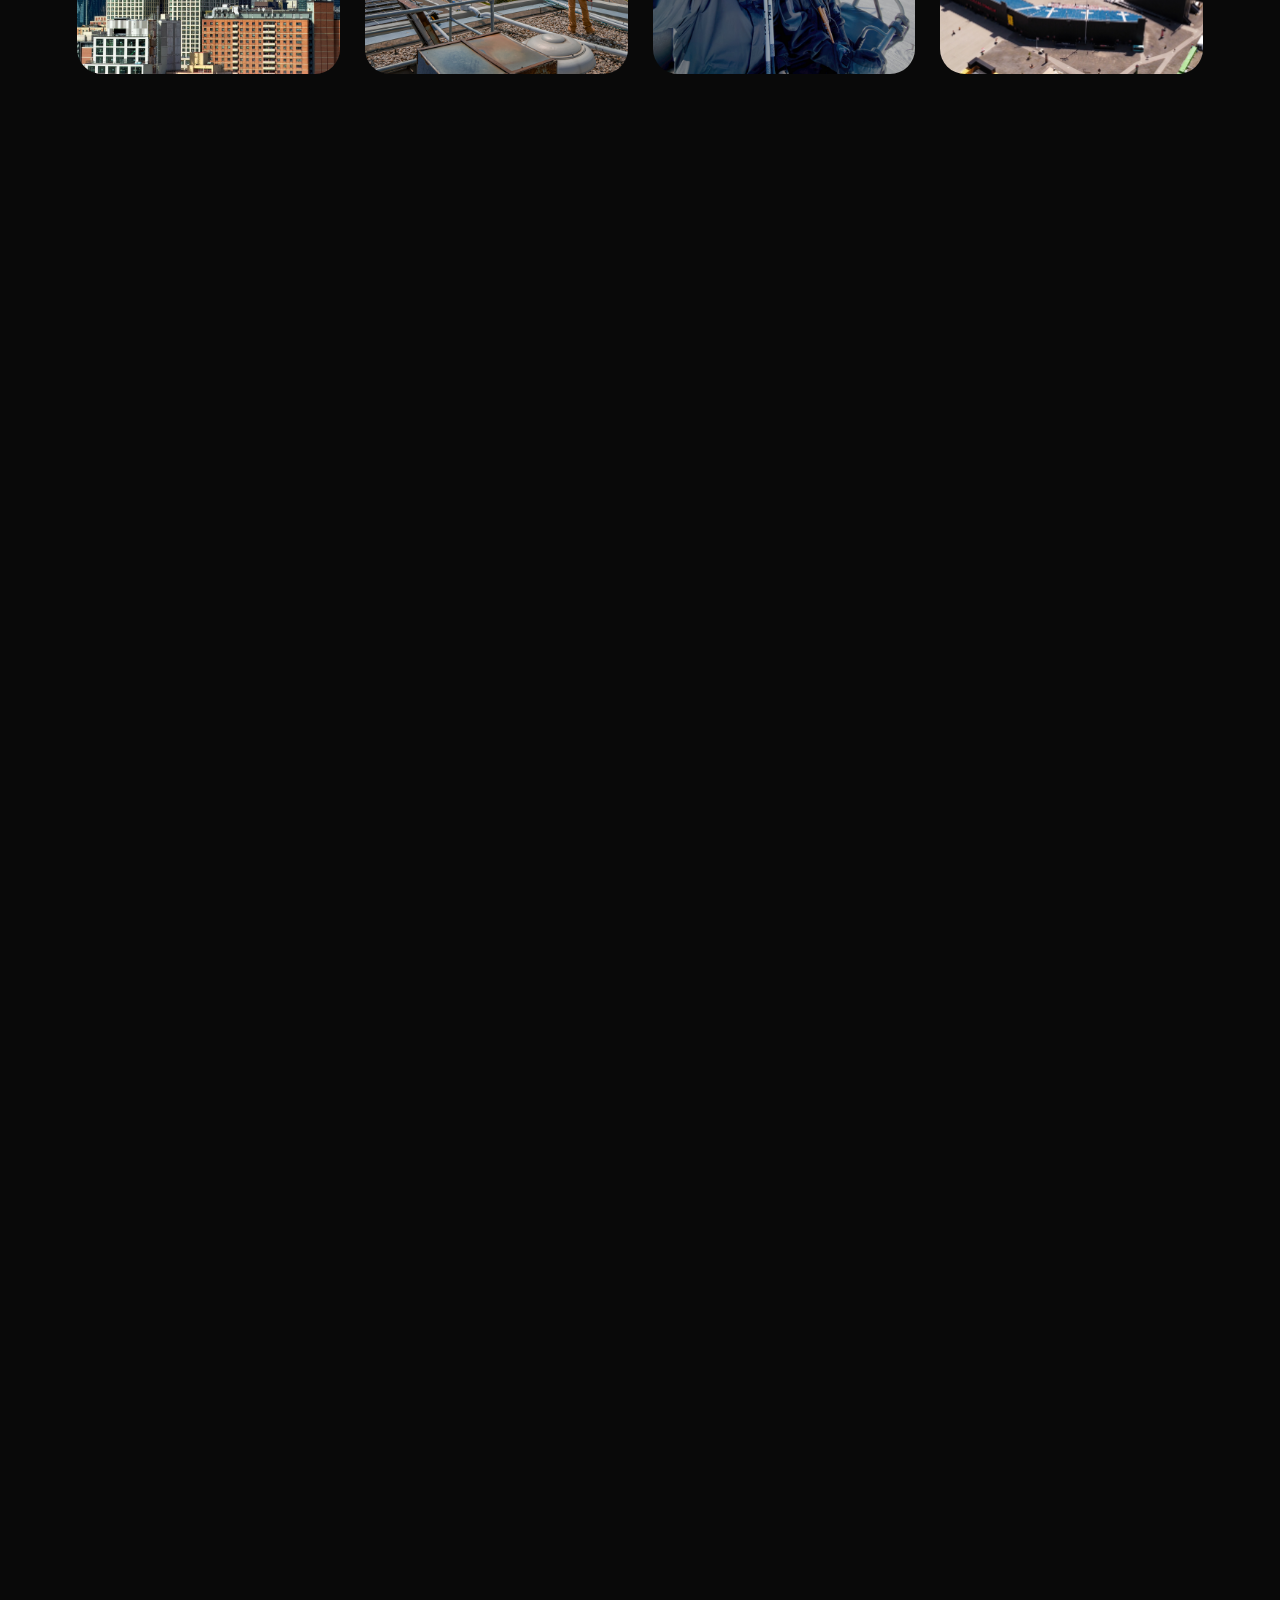
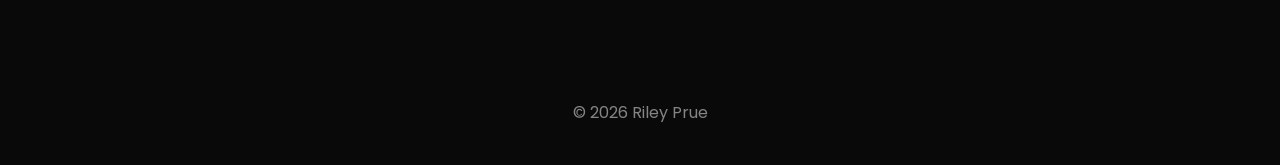
==== commit ced5b99a: "Update index.html" ====
--- a/index.html
+++ b/index.html
@@ -1,6 +1,3 @@
-## Updated `index.html`
-
-```html
 <!DOCTYPE html>
 <html lang="en">
 <head>
@@ -306,12 +303,3 @@
 
 </body>
 </html>
-```
-
-The important fixes are:
-
-* Changed `hero-text` → `hero-content` to match your CSS.
-* Added `hidden` classes so your scroll animations work consistently.
-* Improved the **Goals** content so it matches your trades and electrician path.
-* Added a **contact-buttons** wrapper so the LinkedIn button has proper spacing.
-* Added better alt text and cleaned up the structure so the bottom of the site flows smoothly.
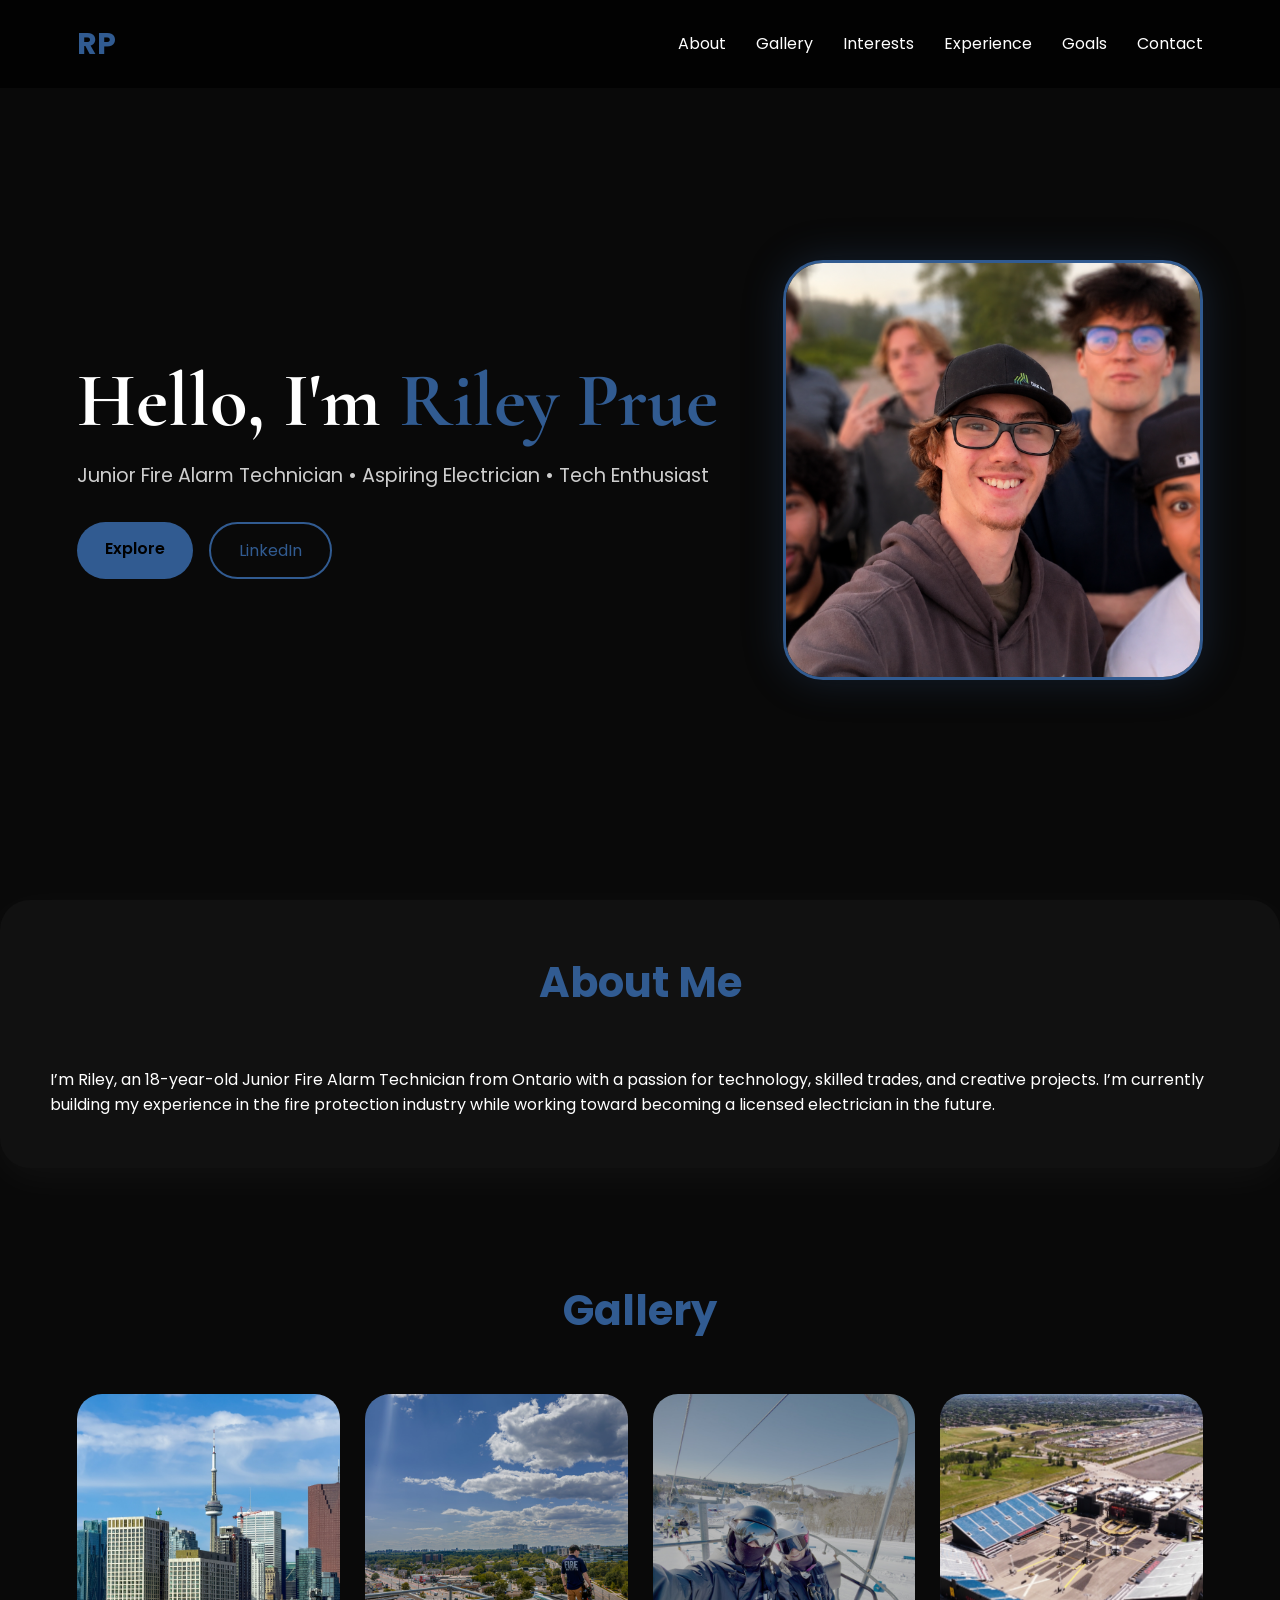
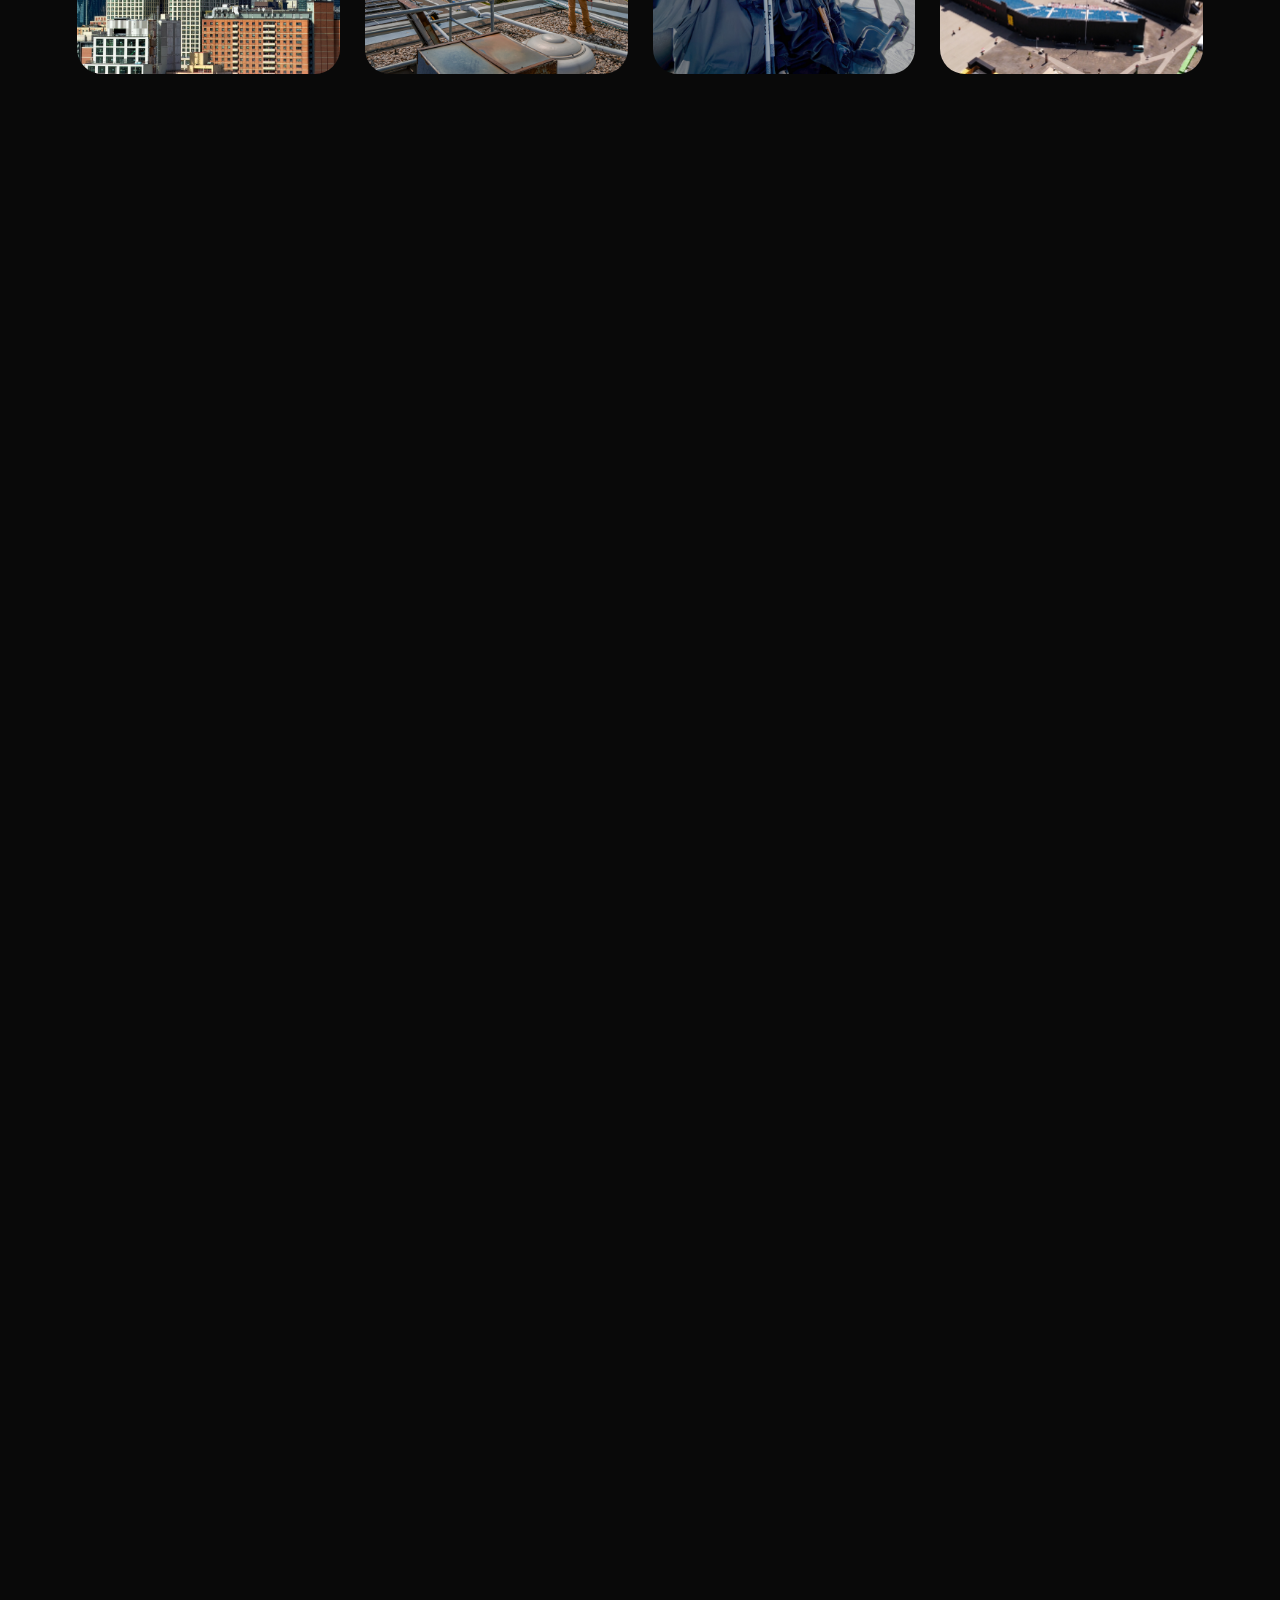
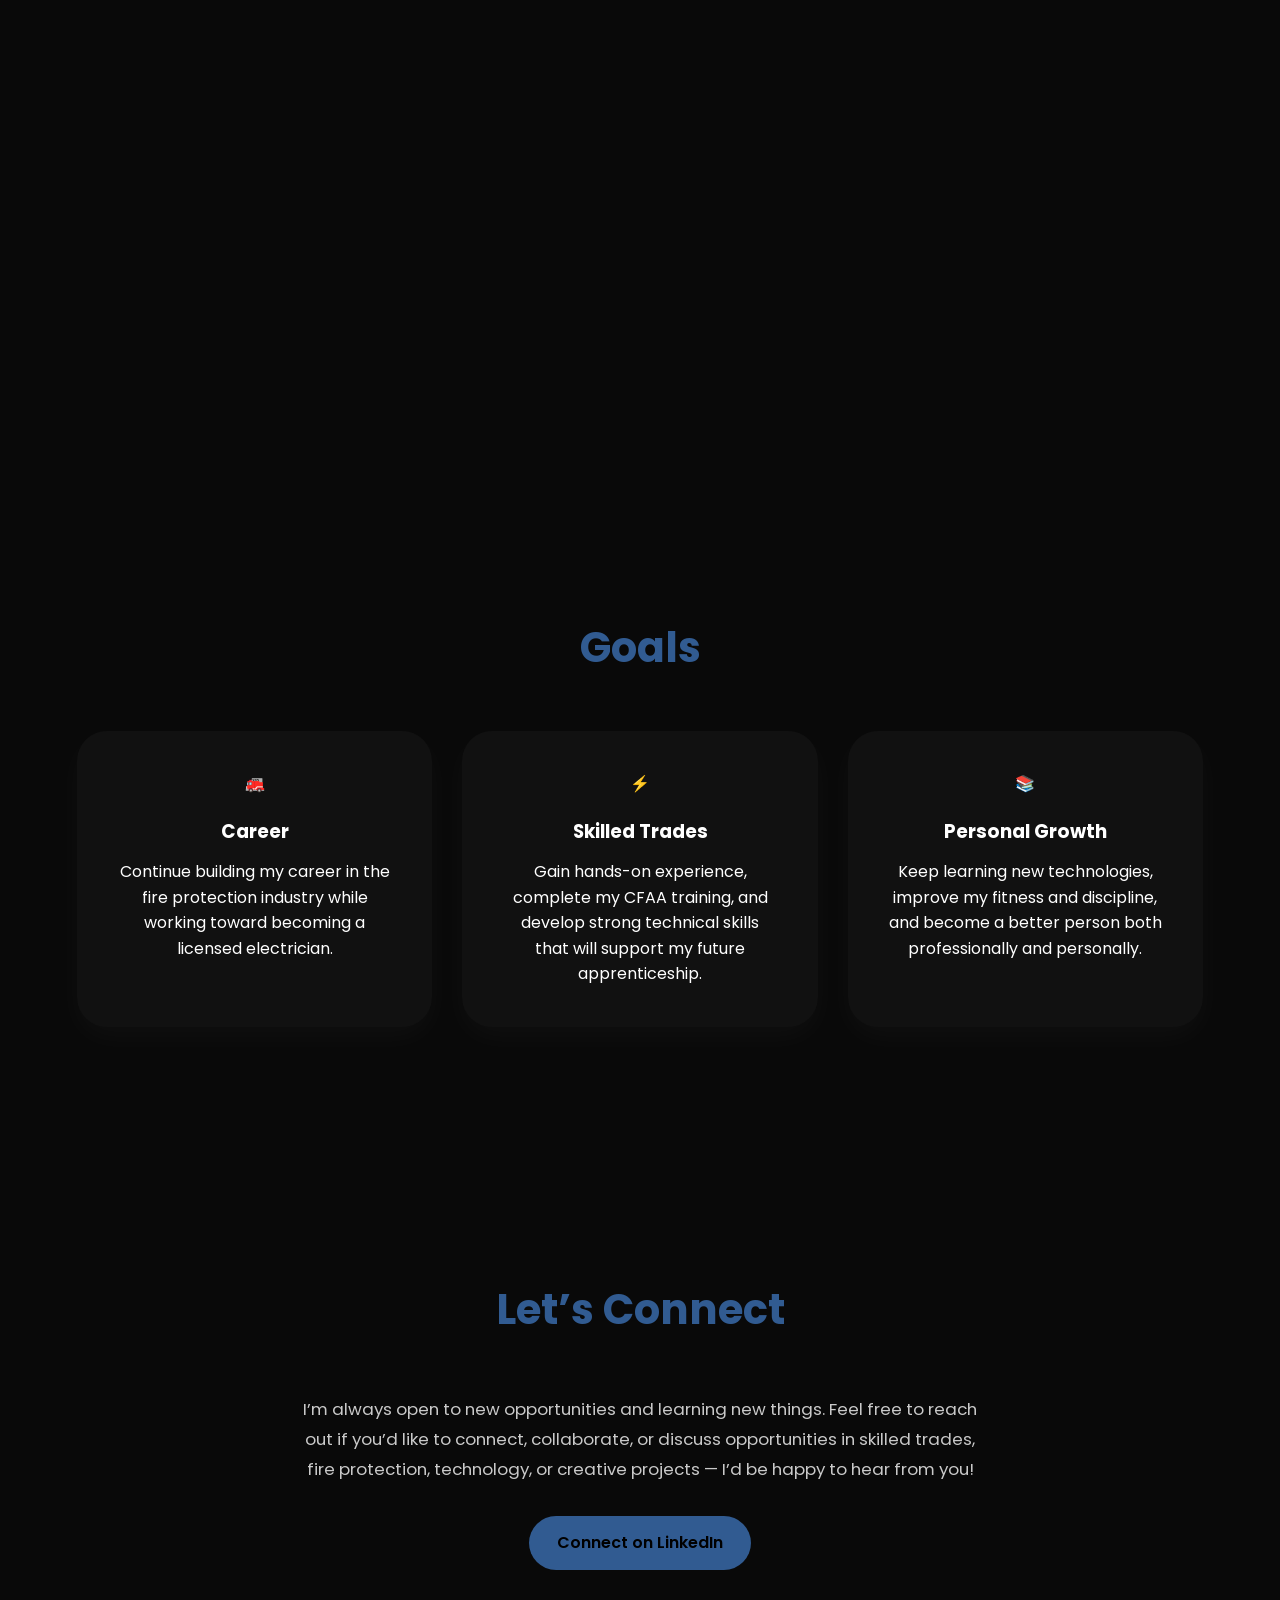
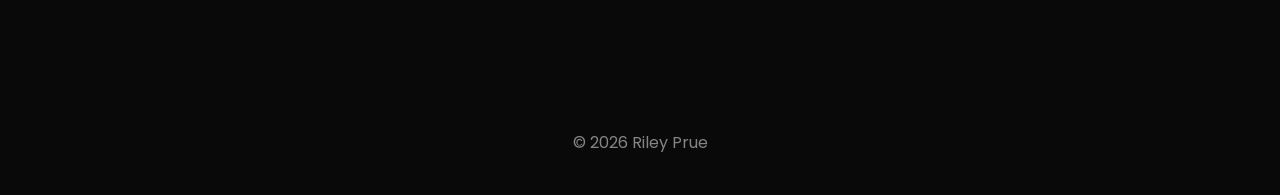
==== commit 07c6917d: "Update index.html" ====
--- a/index.html
+++ b/index.html
@@ -276,9 +276,7 @@
     <h2>Let’s Connect</h2>
 
     <p>
-      Feel free to reach out if you’d like to connect, collaborate, or discuss
-      opportunities in skilled trades, fire protection, technology, or creative
-      projects.
+      I’m always open to new opportunities and learning new things. Feel free to reach out if you’d like to connect, collaborate, or discuss opportunities in skilled trades, fire protection, technology, or creative projects — I’d be happy to hear from you!
     </p>
 
     <div class="contact-buttons">
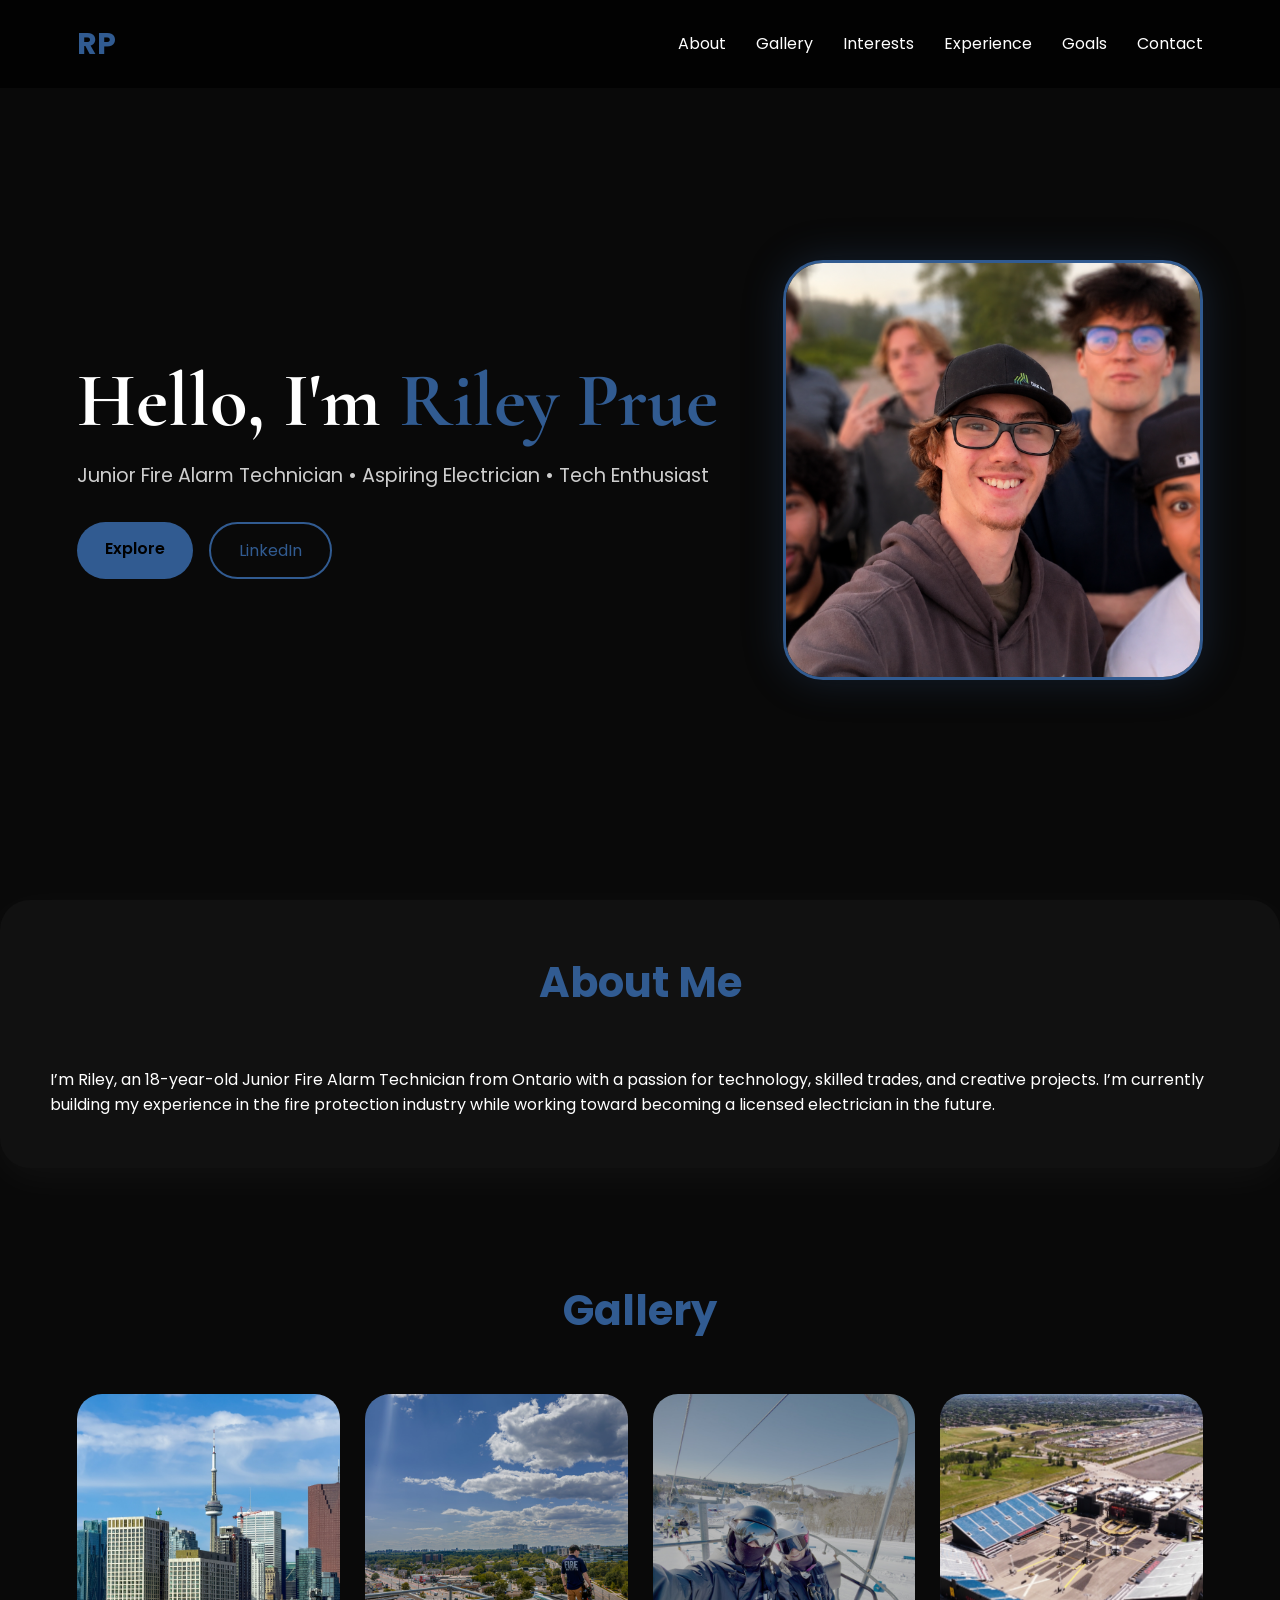
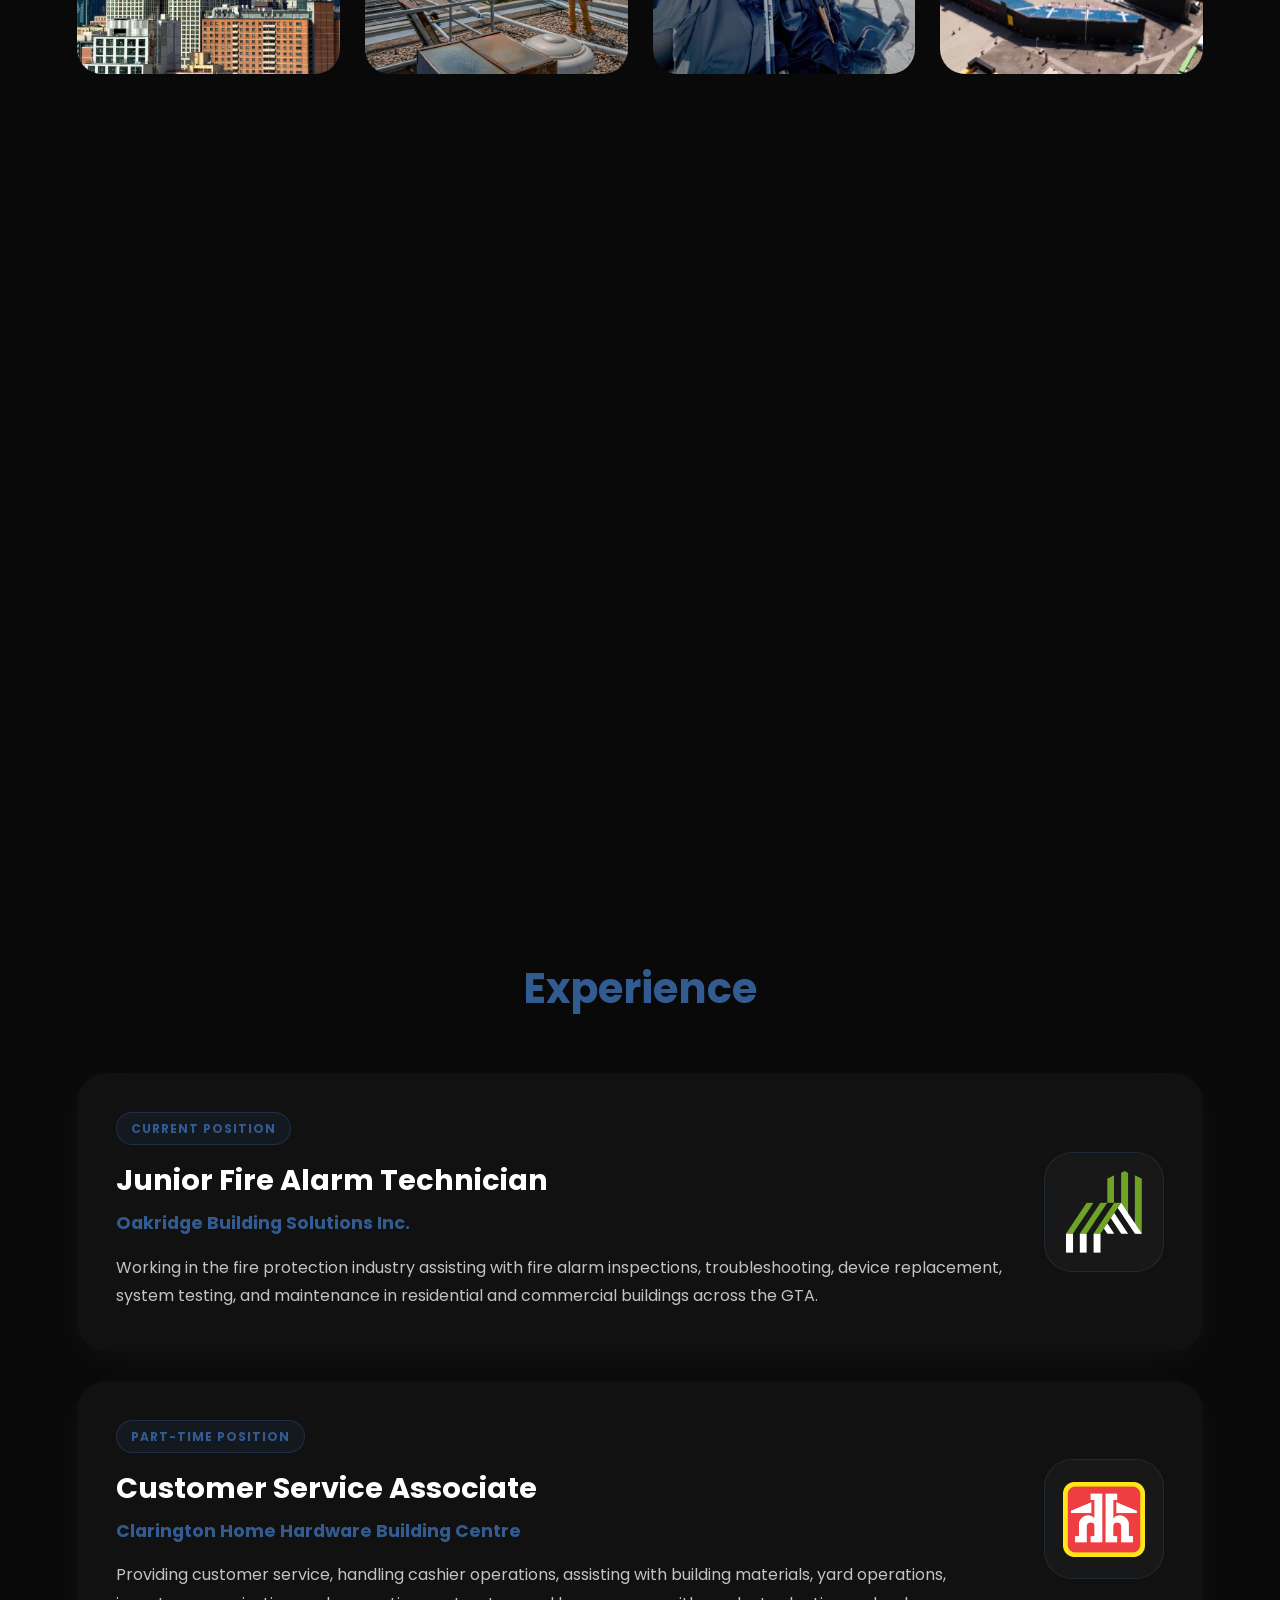
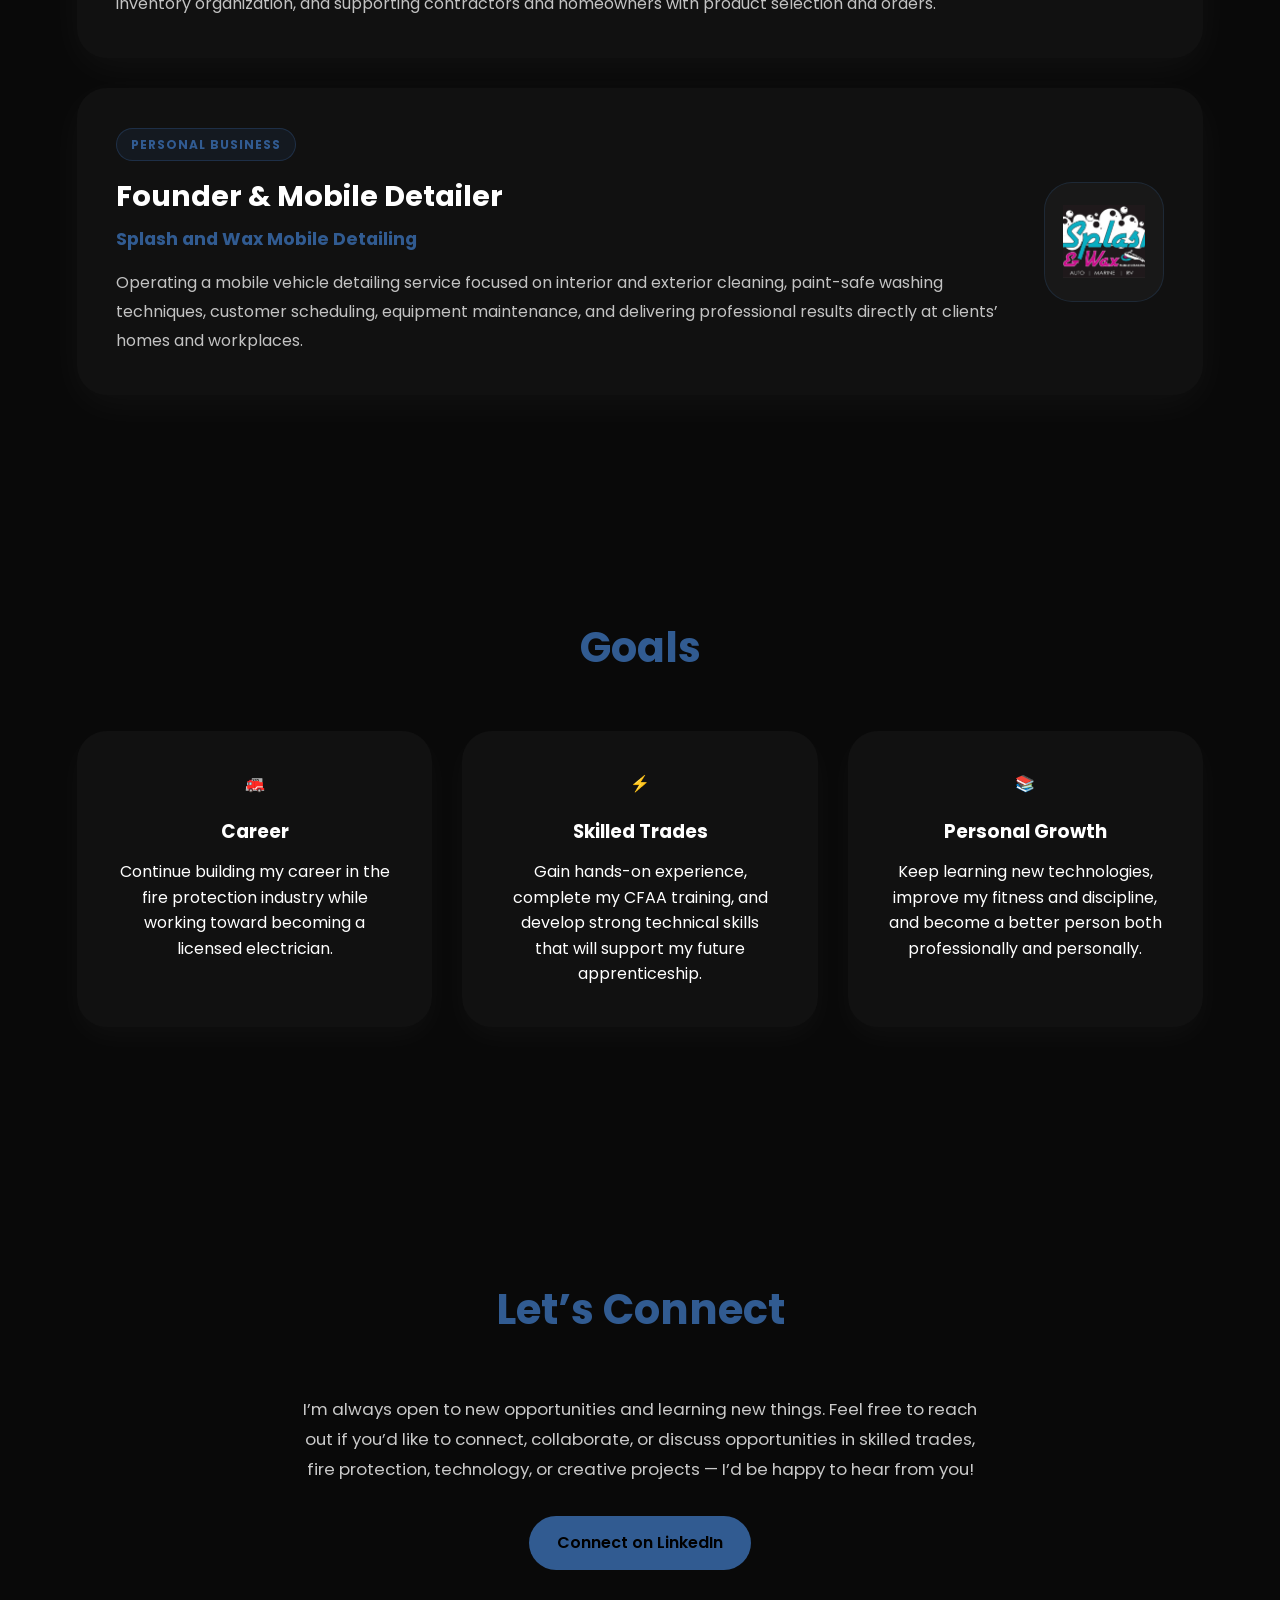
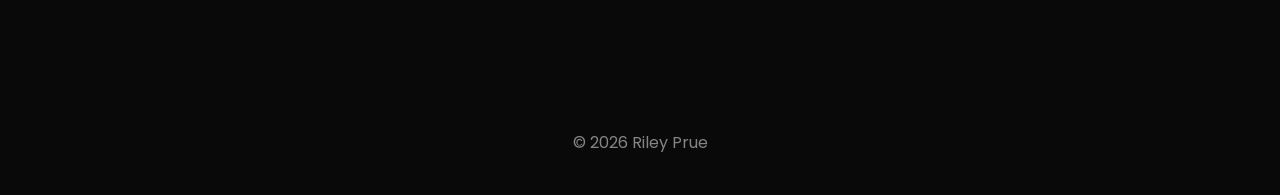
==== commit 980d4419: "Update index.html" ====
--- a/index.html
+++ b/index.html
@@ -5,6 +5,11 @@
   <meta name="viewport" content="width=device-width, initial-scale=1.0" />
 
   <title>Riley Prue | Portfolio</title>
+
+  <!-- Frankie favicon -->
+  <link rel="icon" type="image/png" href="frank.png">
+  <link rel="shortcut icon" href="frank.png">
+  <link rel="apple-touch-icon" href="frank.png">
 
   <link rel="stylesheet" href="style.css" />
 
